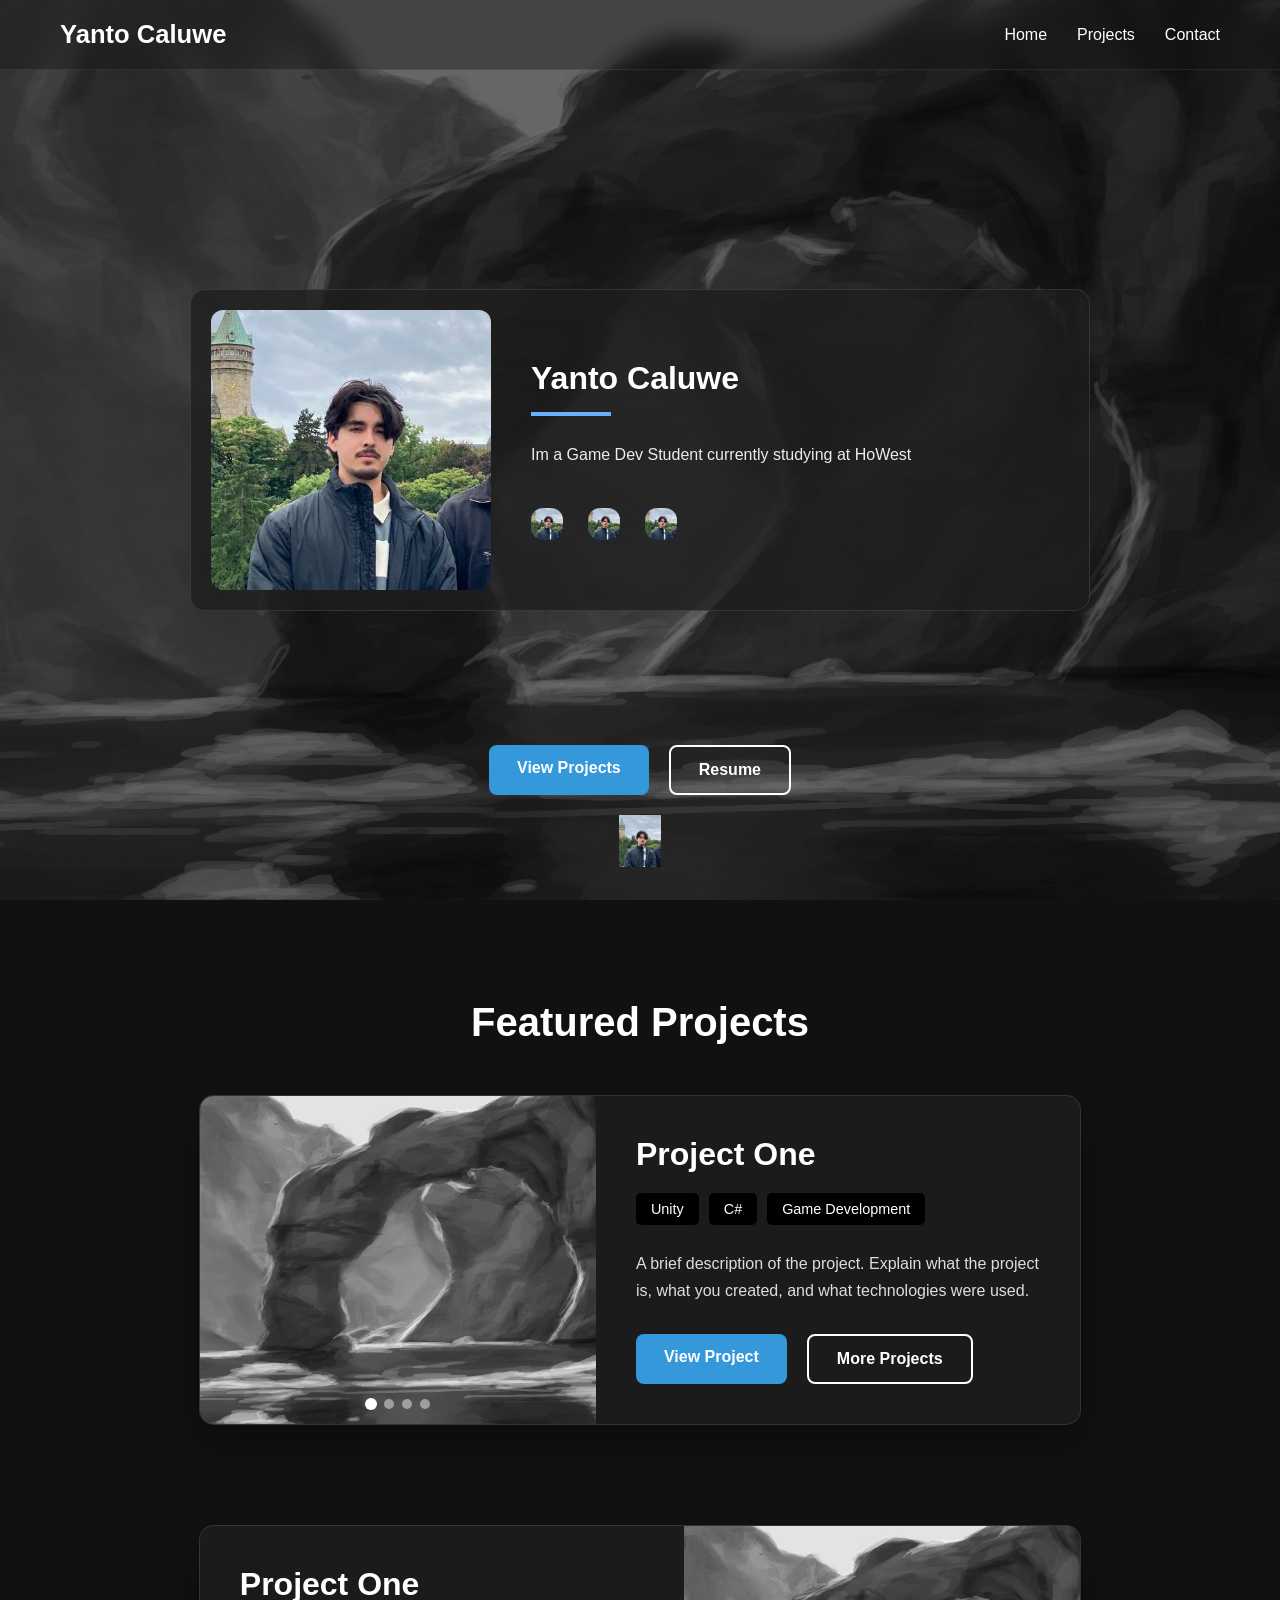
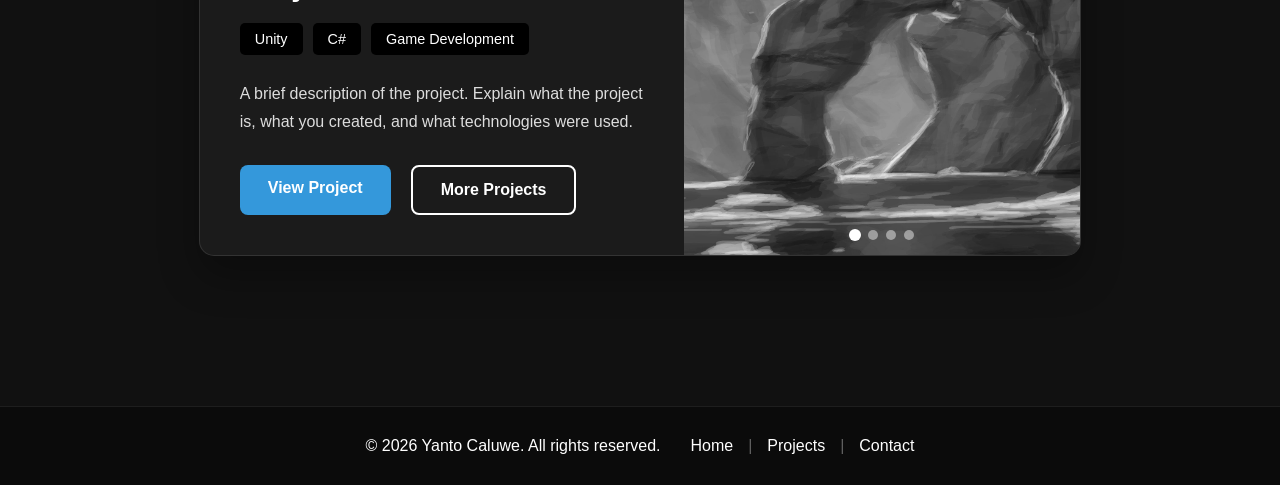
==== index.html @ edcfb6af "Added image carousel + Update Footer Added an image carousel that way all the images are shown." ====
<!DOCTYPE html>
<html lang="en">
<head>
    <meta charset="UTF-8">
    <meta name="viewport" content="width=device-width, initial-scale=1.0">
    <meta name="description" content="Personal portfolio of Yanto Caluwe">
    <meta name="author" content="Yanto Caluwe">

    <title>Yanto Caluwe | Portfolio</title>

    <!-- <link rel="icon" href="favicon.ico"> -->
    <link rel="stylesheet" href="css/home.css">
</head>
<body>

    <header>
        <div class="logo">
            Yanto Caluwe
        </div>
        <nav>
            <a href="index.html">Home</a>
            <a href="">Projects</a>
            <a href="">Contact</a>
        </nav>
    </header>

    <main>
        <section id="intro">
            <div class="about-card">
                <img src="assets/images/pfp.jpg" alt="Profile Picture">

                <div class="about-content">
                        <h1>Yanto Caluwe</h1>
                        <hr>
                    <p>Im a Game Dev Student currently studying at HoWest</p>

                    <div class="socials">
                        <a href="https://github.com/YantoCa" target="_blank">
                            <img src="assets/images/pfp.jpg" alt="GitHub">
                        </a>

                        <a href="https://www.linkedin.com/in/yanto-caluw%C3%A9-5b17a7260" target="_blank">
                            <img src="assets/images/pfp.jpg" alt="LinkedIn">
                        </a>

                        <a href="mailto:yantocaluwe1@gmail.com">
                            <img src="assets/images/pfp.jpg" alt="Email">
                        </a>
                    </div>
                </div>
            </div>

            <div class="intro-bottom">
                <div class="intro-buttons">
                    <a href="#fav-projects" class="btn primary"> View Projects </a>
                    <a href="#" class="btn secondary" target="_blank"> Resume </a>
                </div>

                <button class="scroll-down" id="scrollDown">
                    <img src="assets/images/pfp.jpg" alt="Scroll Down">
                </button>
            </div>
        </section>

        <section id="fav-projects">
            <h2>Featured Projects</h2>

            <div class="projects-list">
                <article class="project-card" >

                    <div class="project-image">
                        <img src="assets/images/bg.jpg" class="active" alt="">
                        <img src="assets/images/pfp.jpg" alt="">
                        <img src="assets/images/project1-3.jpg" alt="">
                        <img src="assets/images/project1-4.jpg" alt="">

                        <button class="arrow left">&#10094;</button>
                        <button class="arrow right">&#10095;</button>

                        <div class="dots"></div>
                    </div>

                    <div class="project-content">

                        <h3>Project One</h3>

                        <div class="project-tags">
                            <span>Unity</span>
                            <span>C#</span>
                            <span>Game Development</span>
                        </div>

                        <p>
                            A brief description of the project. 
                            Explain what the project is, what you created,
                            and what technologies were used.
                        </p>

                        <div class="project-buttons">
                            <a href="projects/project-one.html" class="btn primary">
                                View Project
                            </a>

                            <a href="projects.html" class="btn secondary">
                                More Projects
                            </a>
                        </div>

                    </div>

                </article>

                <article class="project-card">
                    <div class="project-image">
                        <img src="assets/images/bg.jpg" class="active" alt="">
                        <img src="assets/images/pfp.jpg" alt="">
                        <img src="assets/images/project1-3.jpg" alt="">
                        <img src="assets/images/project1-4.jpg" alt="">

                        <button class="arrow left">&#10094;</button>
                        <button class="arrow right">&#10095;</button>

                        <div class="dots"></div>
                    </div>

                    <div class="project-content">

                        <h3>Project One</h3>

                        <div class="project-tags">
                            <span>Unity</span>
                            <span>C#</span>
                            <span>Game Development</span>
                        </div>

                        <p>
                            A brief description of the project. 
                            Explain what the project is, what you created,
                            and what technologies were used.
                        </p>

                        <div class="project-buttons">
                            <a href="projects/project-one.html" class="btn primary">
                                View Project
                            </a>

                            <a href="projects.html" class="btn secondary">
                                More Projects
                            </a>
                        </div>

                    </div>

                </article>
            </div>
        </section>

        <!--
            <section id="contact">
                <h2>Contact Me</h2>
                <p>
                    Testing
                </p>
            </section>
        -->

    </main>

    <footer>
        <div class="footer-content">
            <p>&copy; 2026 Yanto Caluwe. All rights reserved.</p>

             <div class="footer-links">
                <a href="index.html">Home</a>
                <a href="projects.html">Projects</a>
                <a href="contact.html">Contact</a>
            </div>
        </div>
    </footer>

    <script src="js/main.js"></script>
</body>
</html>
---- css/home.css ----
/* Reset */

* {
    margin: 0;
    padding: 0;
    box-sizing: border-box;
}

body {
    font-family: Arial, Helvetica, sans-serif;
    color: white;
}

/* Header */

header {
    position: fixed;
    top: 0;
    left: 0;

    width: 100%;

    display: flex;
    justify-content: space-between;
    align-items: center;

    padding: 20px 60px;

    background: rgba(20, 20, 20, 0.4);
    backdrop-filter: blur(10px);
    -webkit-backdrop-filter: blur(10px);

    border-bottom: 1px solid rgba(255, 255, 255, 0.08);

    z-index: 1000;
}

.logo {
    font-size: 1.6rem;
    font-weight: bold;
}

nav {
    display: flex;
    gap: 30px;
}

nav a {
    color: white;
    text-decoration: none;
    transition: 0.3s;
}

nav a:hover {
    color: #66b2ff;
}

/* Intro */

#intro {
    position: relative;

    min-height:100vh;

    display:flex;
    justify-content:center;
    align-items:center;

    background-image:url("../assets/images/bg.jpg");
    background-size:cover;
    background-position:center;
}

.intro-bottom{
    position:absolute;

    bottom:30px;
    left:50%;

    transform:translateX(-50%);

    display:flex;
    flex-direction:column;
    align-items:center;
    gap:20px;

    z-index:2;
}

.intro-buttons{
    display: flex;
    gap: 20px;
}

/**/

.btn{
    text-decoration:none;

    padding:14px 28px;

    border-radius:8px;

    font-weight:bold;

    transition:.3s;
}



.primary{
    background:#3498db;
    color:white;
}

.primary:hover{
    background:#2980b9;
}

.secondary{
    border:2px solid white;
    color:white;
}

.secondary:hover{
    background:white;
    color:#222;
}

/* Arrow */

.scroll-down{
    background:none;
    border:none;
    cursor:pointer;
}

.scroll-down img{
    width:42px;
}

/* bounce animation */

@keyframes bounce{

    0%,100%{
        transform:translateY(0);
    }

    50%{
        transform:translateY(10px);
    }

}

.scroll-down img{
    animation:bounce 1.8s infinite;
}

/* Dark overlay */

#intro::before {
    content: "";

    position: absolute;

    inset: 0;

    background: rgba(0,0,0,0.55);
}

.about-card {
    position: relative;
    z-index: 2;

    display: flex;
    align-items: center;

    padding: 20px;

    width: 900px;
    max-width: 90%;

    background: rgba(30, 30, 30, 0.75);
    border: 1px solid rgba(255,255,255,0.1);
    border-radius: 15px;
    overflow: hidden;
}

.about-card img {
  width: 280px;
    height: 280px;

    object-fit: cover;
    object-position: center;

    border-radius: 12px;
    flex-shrink: 0;
}


.about-content {
    padding: 40px;

    display: flex;
    flex-direction: column;
}

.about-content h1 {
    margin-bottom: 15px;
    font-size: 2rem;
}

.about-content hr {
    width: 80px;
    margin-bottom: 25px;
    border: 2px solid #66b2ff;
}

.about-content p {
    line-height: 1.7;
    color: #ececec;
}

/* Socials */

.socials {
    margin-top: auto;

    display: flex;
    gap: 25px;

    padding-top: 40px;
}

.socials a {
    display: inline-flex;
    align-items: center;
    justify-content: center;

    transition: transform .3s ease;
}

.socials a img {
    width: 32px;
    height: 32px;

    display: block;
}

.socials a:hover {
    transform: translateY(-3px);
}

/* End Intro */

/* Fav Projects */

#fav-projects {
    min-height: 100vh;

    padding: 100px 60px;

    background: #111;
}


#fav-projects h2 {
    text-align: center;
    font-size: 2.5rem;

    margin-bottom: 50px;
}

/* Project card */

.project-card {

    display: flex;

    max-width: 1000px;
     margin: 0 auto 50px auto;

    background: rgba(30,30,30,0.8);

    border: 1px solid rgba(255,255,255,0.1);

    border-radius: 15px;

    overflow: hidden;

    box-shadow: 0 20px 40px rgba(0,0,0,0.3);
}

/* Carasoul Image */

.project-image {
    position: relative;
    width: 45%;
    overflow: hidden;
}

.project-image img {
    position: absolute;
    inset: 0;

    width: 100%;
    height: 100%;

    object-fit: cover;

    opacity: 0;

    transition: opacity .35s ease;
}

.project-image img.active {
    opacity: 1;
}

/* Arrow */

.arrow {
    position: absolute;
    top: 50%;
    transform: translateY(-50%);

    width: 42px;
    height: 42px;

    border: none;
    border-radius: 50%;

    background: rgba(0,0,0,.6);
    color: white;

    cursor: pointer;

    opacity: 0;

    transition: .25s;

    z-index: 2;
}

.left {
    left: 15px;
}

.right {
    right: 15px;
}

.project-image:hover .arrow {
    opacity: 1;
} 

/* dots */

.dots {

    position: absolute;

    bottom: 15px;
    left: 50%;

    transform: translateX(-50%);

    display: flex;
    gap: 8px;

    z-index: 2;
}

.dot {

    width: 10px;
    height: 10px;

    border-radius: 50%;

    background: rgba(255,255,255,.45);

    cursor: pointer;

    transition: .25s;
}

.dot.active {

    background: white;
    transform: scale(1.2);

}

/**/

.projects-list {
    display: flex;
    flex-direction: column;
    gap: 50px;
}
 
.projects-list .project-card:nth-child(even) {
    flex-direction: row-reverse;
}

/* Text side */

.project-content {

    width: 55%;

    padding: 40px;

    display:flex;
    flex-direction:column;

}


.project-content h3 {

    font-size:2rem;

    margin-bottom:20px;

}


/* Tags */

.project-tags {

    display:flex;

    gap:10px;

    flex-wrap:wrap;

    margin-bottom:25px;

}


.project-tags span {

    background:black;

    padding:8px 15px;

    border-radius:5px;

    font-size:.9rem;

}


/* Description */

.project-content p {

    color:#ddd;

    line-height:1.7;

    margin-bottom:30px;

}


/* Buttons */

.project-buttons {

    display:flex;

    gap:20px;

    margin-top:auto;

}

/* End Fav Projects */

/* Footer */

footer {
    background: #0b0b0b;
    border-top: 1px solid rgba(255,255,255,.08);

    padding: 30px 60px;
}

.footer-content {
    max-width: 1200px;
    margin: auto;

    display: flex;
    justify-content: center;
    align-items: center;
    gap: 30px;

    text-align: center;
    flex-wrap: wrap;
}

.footer-links {
    display: flex;
    align-items: center;
}

.footer-links a {
    color: white;
    text-decoration: none;
    transition: .3s;

    display: flex;
    align-items: center;
}

.footer-links a:hover {
    color: #66b2ff;
}

/* Separator */
.footer-links a:not(:last-child)::after {
    content: "|";

    color: rgba(255,255,255,.35);

    margin: 0 15px;

    pointer-events: none;
}

/* End Footer */

/* Mobile */

@media (max-width: 768px) {

    .about-card {
        flex-direction: column;
    }

    .about-card img {
        width: 100%;
        height: 300px;
    }

    header {
        flex-direction: column;
        gap: 15px;
        padding: 20px;
    }

    nav {
        gap: 15px;
        flex-wrap: wrap;
        justify-content: center;
    } 

    .project-card {

        flex-direction:column;

    }


    .project-card > img {

        width:100%;
        height:300px;

    }


    .project-content {

        width:100%;

        padding:30px;

    }

.footer-content {
    justify-content: center;
}

}
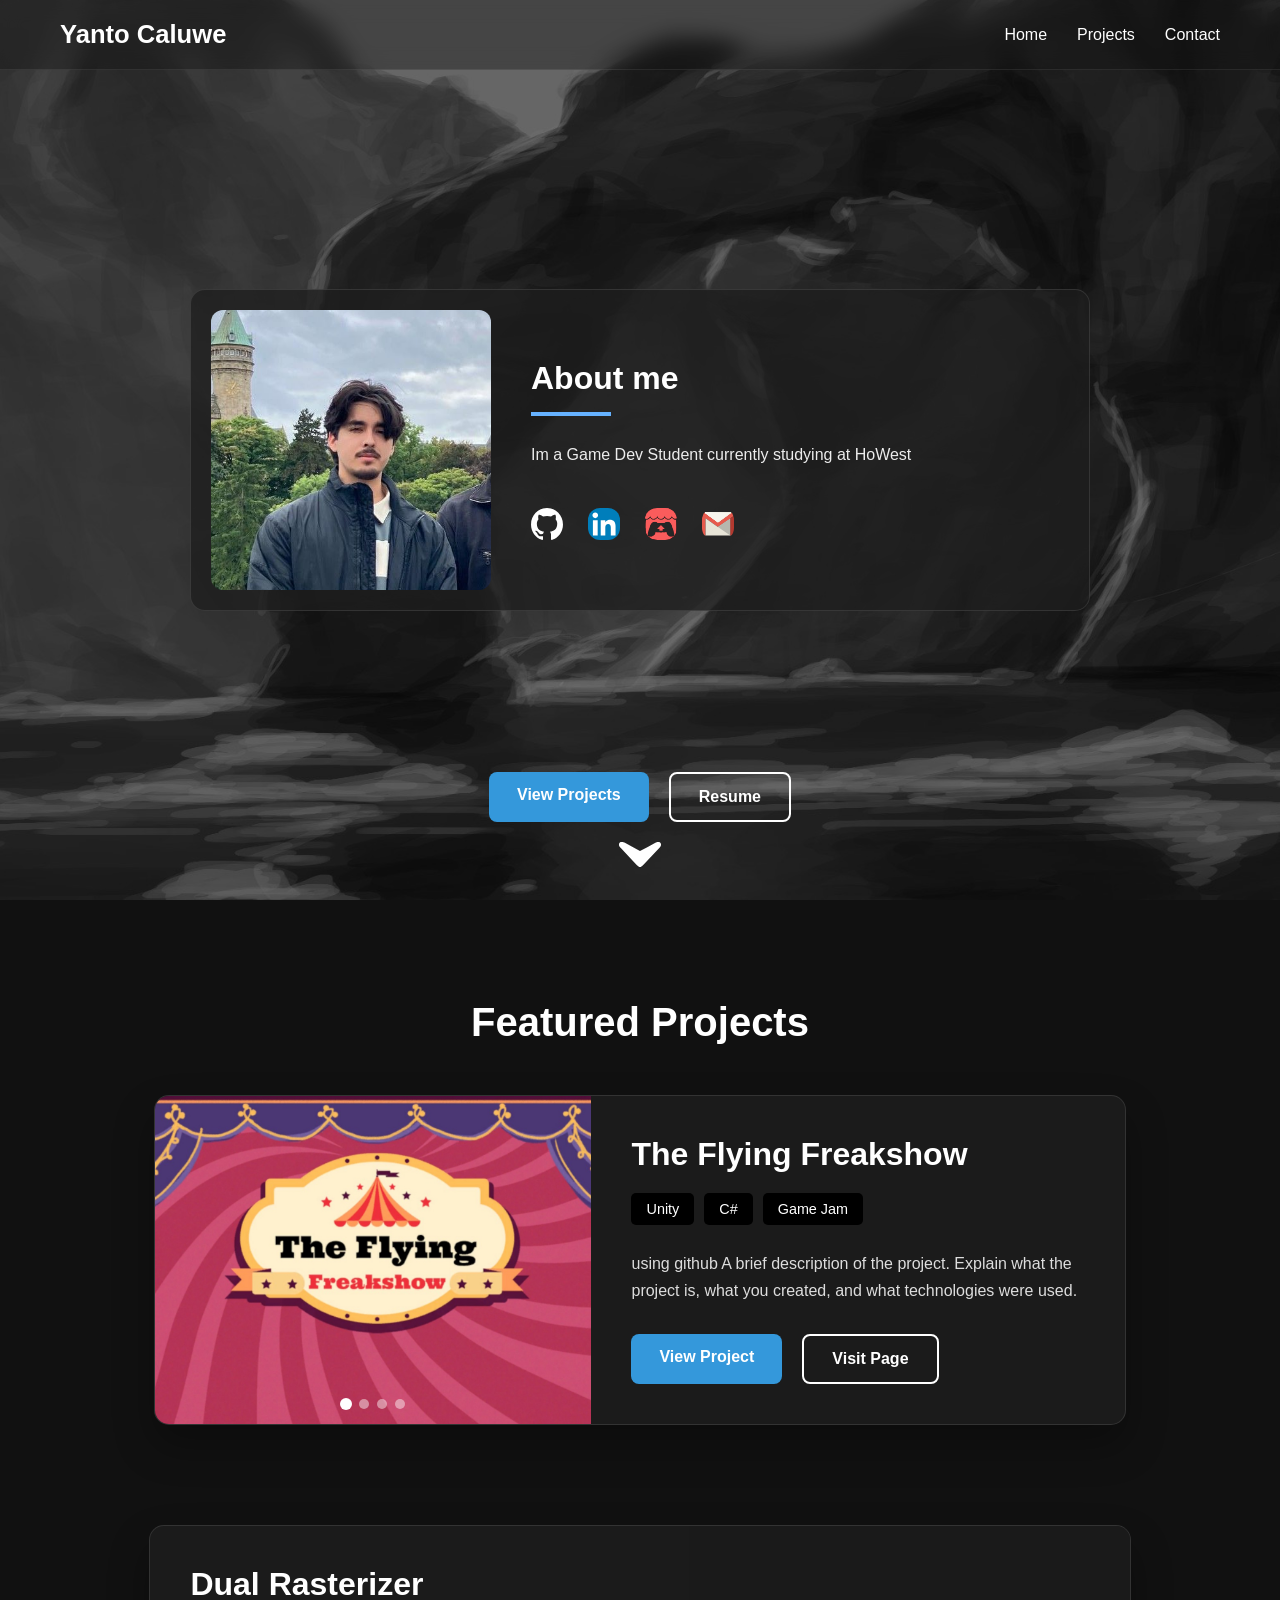
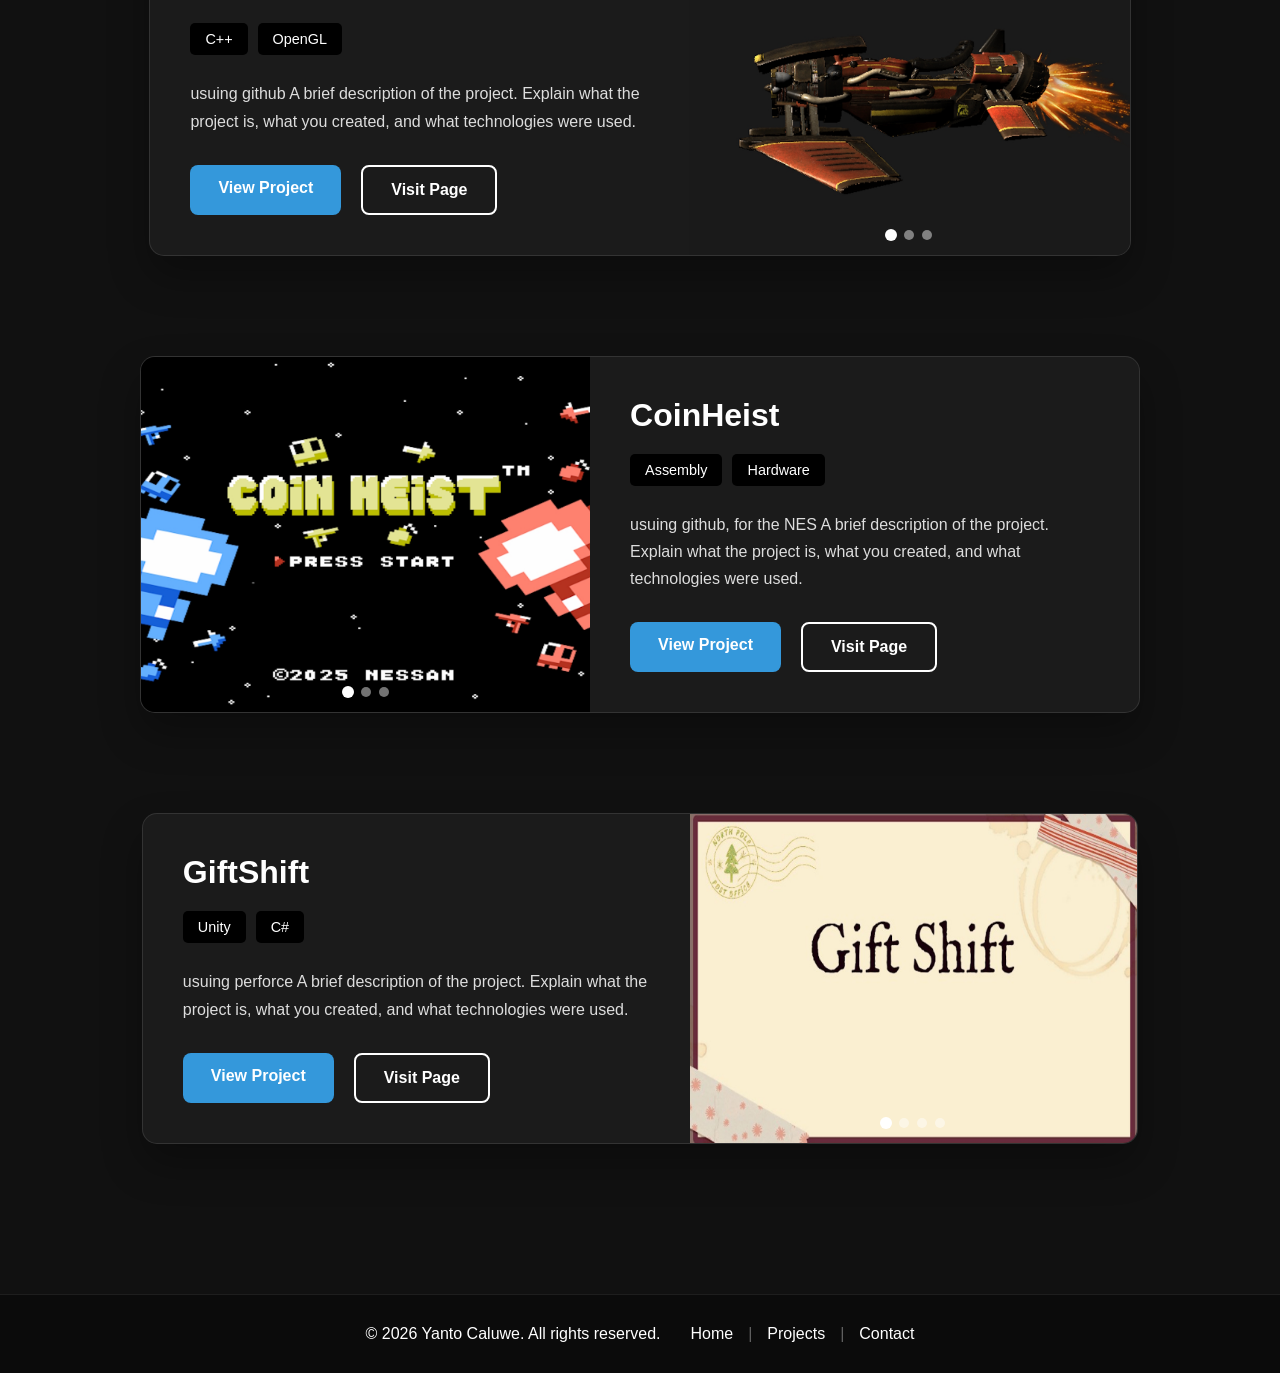
==== commit 41d6554b: "Added Photos and SVGs" ====
--- a/index.html
+++ b/index.html
@@ -19,7 +19,16 @@
         </div>
         <nav>
             <a href="index.html">Home</a>
-            <a href="">Projects</a>
+            <div class="dropdown">
+                <a href="projects.html">Projects</a>
+                
+                <div class="dropdown-menu">
+                    <a href="projects/project-one.html">Project One</a>
+                    <a href="projects/project-two.html">Project Two</a>
+                    <a href="projects/project-three.html">Project Three</a>
+                    <a href="projects/project-four.html">Project Four</a>
+                </div>
+            </div>
             <a href="">Contact</a>
         </nav>
     </header>
@@ -30,21 +39,25 @@
                 <img src="assets/images/pfp.jpg" alt="Profile Picture">
 
                 <div class="about-content">
-                        <h1>Yanto Caluwe</h1>
+                        <h1>About me</h1>
                         <hr>
                     <p>Im a Game Dev Student currently studying at HoWest</p>
 
                     <div class="socials">
                         <a href="https://github.com/YantoCa" target="_blank">
-                            <img src="assets/images/pfp.jpg" alt="GitHub">
+                            <img src="assets/images/svg/github-white-icon.svg" alt="GitHub">
                         </a>
 
                         <a href="https://www.linkedin.com/in/yanto-caluw%C3%A9-5b17a7260" target="_blank">
-                            <img src="assets/images/pfp.jpg" alt="LinkedIn">
-                        </a>
-
-                        <a href="mailto:yantocaluwe1@gmail.com">
-                            <img src="assets/images/pfp.jpg" alt="Email">
+                            <img src="assets/images/svg/LinkedIn_icon.svg" alt="LinkedIn">
+                        </a>
+
+                        <a href="https://yanto-caluwe.itch.io" target="_blank">
+                            <img src="assets/images/svg/itchio-logo-textless-Edited.svg" alt="Itch.io">
+                        </a>
+
+                        <a href="mailto:yantocaluwe1@gmail">
+                            <img src="assets/images/svg/gmail-icon-logo-svgrepo-com.svg" alt="Email">
                         </a>
                     </div>
                 </div>
@@ -57,7 +70,7 @@
                 </div>
 
                 <button class="scroll-down" id="scrollDown">
-                    <img src="assets/images/pfp.jpg" alt="Scroll Down">
+                    <img src="assets/images/svg/chevron-direction-bottom-icon.svg" alt="Scroll Down">
                 </button>
             </div>
         </section>
@@ -67,42 +80,44 @@
 
             <div class="projects-list">
                 <article class="project-card" >
-
-                    <div class="project-image">
-                        <img src="assets/images/bg.jpg" class="active" alt="">
-                        <img src="assets/images/pfp.jpg" alt="">
-                        <img src="assets/images/project1-3.jpg" alt="">
-                        <img src="assets/images/project1-4.jpg" alt="">
-
-                        <button class="arrow left">&#10094;</button>
-                        <button class="arrow right">&#10095;</button>
-
-                        <div class="dots"></div>
-                    </div>
-
-                    <div class="project-content">
-
-                        <h3>Project One</h3>
+                    <!-- Project 1 -->
+                    <div class="project-image">
+                        <img src="assets/images/project-1-expanded.jpg" class="active" alt="Titlecard">
+                        <img src="assets/images/project-1-b.jpg" alt="">
+                        <img src="assets/images/project-1-c.jpg" alt="">
+                        <img src="assets/images/project-1-a.jpg" alt="">
+
+                        <button class="arrow left">&#10094;</button>
+                        <button class="arrow right">&#10095;</button>
+
+                        <div class="dots"></div>
+                    </div>
+
+                    <div class="project-content">
+
+                        <h3>The Flying Freakshow</h3>
 
                         <div class="project-tags">
                             <span>Unity</span>
                             <span>C#</span>
-                            <span>Game Development</span>
-                        </div>
-
-                        <p>
-                            A brief description of the project. 
-                            Explain what the project is, what you created,
-                            and what technologies were used.
-                        </p>
-
-                        <div class="project-buttons">
-                            <a href="projects/project-one.html" class="btn primary">
-                                View Project
-                            </a>
-
-                            <a href="projects.html" class="btn secondary">
-                                More Projects
+                            <span>Game Jam</span>
+                        </div>
+
+                        <p>
+                            using github 
+
+                            A brief description of the project. 
+                            Explain what the project is, what you created,
+                            and what technologies were used.
+                        </p>
+
+                        <div class="project-buttons">
+                            <a href="projects/project-one.html" class="btn primary">
+                                View Project
+                            </a>
+
+                            <a href="projects.html" class="btn secondary">
+                                Visit Page
                             </a>
                         </div>
 
@@ -111,41 +126,131 @@
                 </article>
 
                 <article class="project-card">
-                    <div class="project-image">
-                        <img src="assets/images/bg.jpg" class="active" alt="">
-                        <img src="assets/images/pfp.jpg" alt="">
-                        <img src="assets/images/project1-3.jpg" alt="">
-                        <img src="assets/images/project1-4.jpg" alt="">
-
-                        <button class="arrow left">&#10094;</button>
-                        <button class="arrow right">&#10095;</button>
-
-                        <div class="dots"></div>
-                    </div>
-
-                    <div class="project-content">
-
-                        <h3>Project One</h3>
-
-                        <div class="project-tags">
-                            <span>Unity</span>
+                      <!-- Project 2 -->
+                    <div class="project-image">
+                        <img src="assets/images/project-2-a.jpg" class="active" alt="">
+                        <img src="assets/images/project-2-b.jpg" alt="">
+                        <img src="assets/images/project-2-c.jpg" alt=""> 
+
+                        <button class="arrow left">&#10094;</button>
+                        <button class="arrow right">&#10095;</button>
+
+                        <div class="dots"></div>
+                    </div>
+
+                    <div class="project-content">
+
+                        <h3>Dual Rasterizer</h3>
+
+                        <div class="project-tags">
+                            <span>C++</span> 
+                            <span>OpenGL</span>
+                        </div>
+
+                        <p>
+                            usuing github
+
+                            A brief description of the project. 
+                            Explain what the project is, what you created,
+                            and what technologies were used.
+                        </p>
+
+                        <div class="project-buttons">
+                            <a href="projects/project-one.html" class="btn primary">
+                                View Project
+                            </a>
+
+                            <a href="projects.html" class="btn secondary">
+                                Visit Page
+                            </a>
+                        </div>
+
+                    </div>
+
+                </article>
+
+                <article class="project-card">
+                      <!-- Project 3 -->
+                    <div class="project-image">
+                        <img src="assets/images/project-3-a.jpg" class="active" alt="Titlecard">
+                        <img src="assets/images/project-3-c.jpg" alt="Game">
+                        <img src="assets/images/project-3-b.jpg" alt="Assets"> 
+
+                        <button class="arrow left">&#10094;</button>
+                        <button class="arrow right">&#10095;</button>
+
+                        <div class="dots"></div>
+                    </div>
+
+                    <div class="project-content">
+
+                        <h3>CoinHeist</h3>
+
+                        <div class="project-tags">
+                            <span>Assembly</span> 
+                            <span>Hardware</span>
+                        </div>
+
+                        <p>
+                            usuing github, for the NES
+
+                            A brief description of the project. 
+                            Explain what the project is, what you created,
+                            and what technologies were used.
+                        </p>
+
+                        <div class="project-buttons">
+                            <a href="projects/project-one.html" class="btn primary">
+                                View Project
+                            </a>
+
+                            <a href="projects.html" class="btn secondary">
+                                Visit Page
+                            </a>
+                        </div>
+
+                    </div>
+
+                </article>
+
+                      <article class="project-card">
+                      <!-- Project 4 -->
+                    <div class="project-image">
+                        <img src="assets/images/project-4-expanded.jpg" class="active" alt="Titlecard">
+                        <img src="assets/images/project-4-a.jpg" alt="">
+                        <img src="assets/images/project-4-b.jpg" alt="">
+                        <img src="assets/images/project-4-c.jpg" alt="">
+
+                        <button class="arrow left">&#10094;</button>
+                        <button class="arrow right">&#10095;</button>
+
+                        <div class="dots"></div>
+                    </div>
+
+                    <div class="project-content">
+
+                        <h3>GiftShift</h3>
+
+                        <div class="project-tags">
+                            <span>Unity</span> 
                             <span>C#</span>
-                            <span>Game Development</span>
-                        </div>
-
-                        <p>
-                            A brief description of the project. 
-                            Explain what the project is, what you created,
-                            and what technologies were used.
-                        </p>
-
-                        <div class="project-buttons">
-                            <a href="projects/project-one.html" class="btn primary">
-                                View Project
-                            </a>
-
-                            <a href="projects.html" class="btn secondary">
-                                More Projects
+                        </div>
+
+                        <p>
+                            usuing perforce
+
+                            A brief description of the project. 
+                            Explain what the project is, what you created,
+                            and what technologies were used.
+                        </p>
+
+                        <div class="project-buttons">
+                            <a href="projects/project-one.html" class="btn primary">
+                                View Project
+                            </a>
+
+                            <a href="projects.html" class="btn secondary">
+                                Visit Page
                             </a>
                         </div>
 
--- a/css/home.css
+++ b/css/home.css
@@ -535,6 +535,89 @@
 }
 
 /* End Footer */
+
+/* Dropdown */
+/* Dropdown */
+
+.dropdown {
+    position: relative;
+}
+
+.dropdown-menu {
+
+    position: absolute;
+
+    top: calc(100% + 10px);
+    left: 50%;
+
+    transform: translateX(-50%) translateY(10px);
+
+    min-width: 220px;
+
+    display: flex;
+    flex-direction: column;
+
+    background: rgba(25,25,25,.95);
+
+    border: 1px solid rgba(255,255,255,.08);
+    border-radius: 10px;
+
+    backdrop-filter: blur(10px);
+
+    overflow: hidden;
+
+    opacity: 0;
+    visibility: hidden;
+
+    transition: .25s;
+
+    z-index: 1001;
+}
+
+.dropdown-menu a {
+
+    padding: 14px 18px;
+
+    white-space: nowrap;
+
+    color: white;
+
+    text-decoration: none;
+
+    transition: .2s;
+}
+
+.dropdown-menu a:hover {
+
+    background: #3498db;
+
+}
+
+.dropdown:hover .dropdown-menu {
+
+    opacity: 1;
+    visibility: visible;
+
+    transform: translateX(-50%) translateY(0);
+
+}
+
+.dropdown::after{
+
+    content:"";
+
+    position:absolute;
+
+    left:0;
+    right:0;
+
+    top:100%;
+
+    height:15px;
+
+}
+
+/* End Dropdown */
 
 /* Mobile */
 
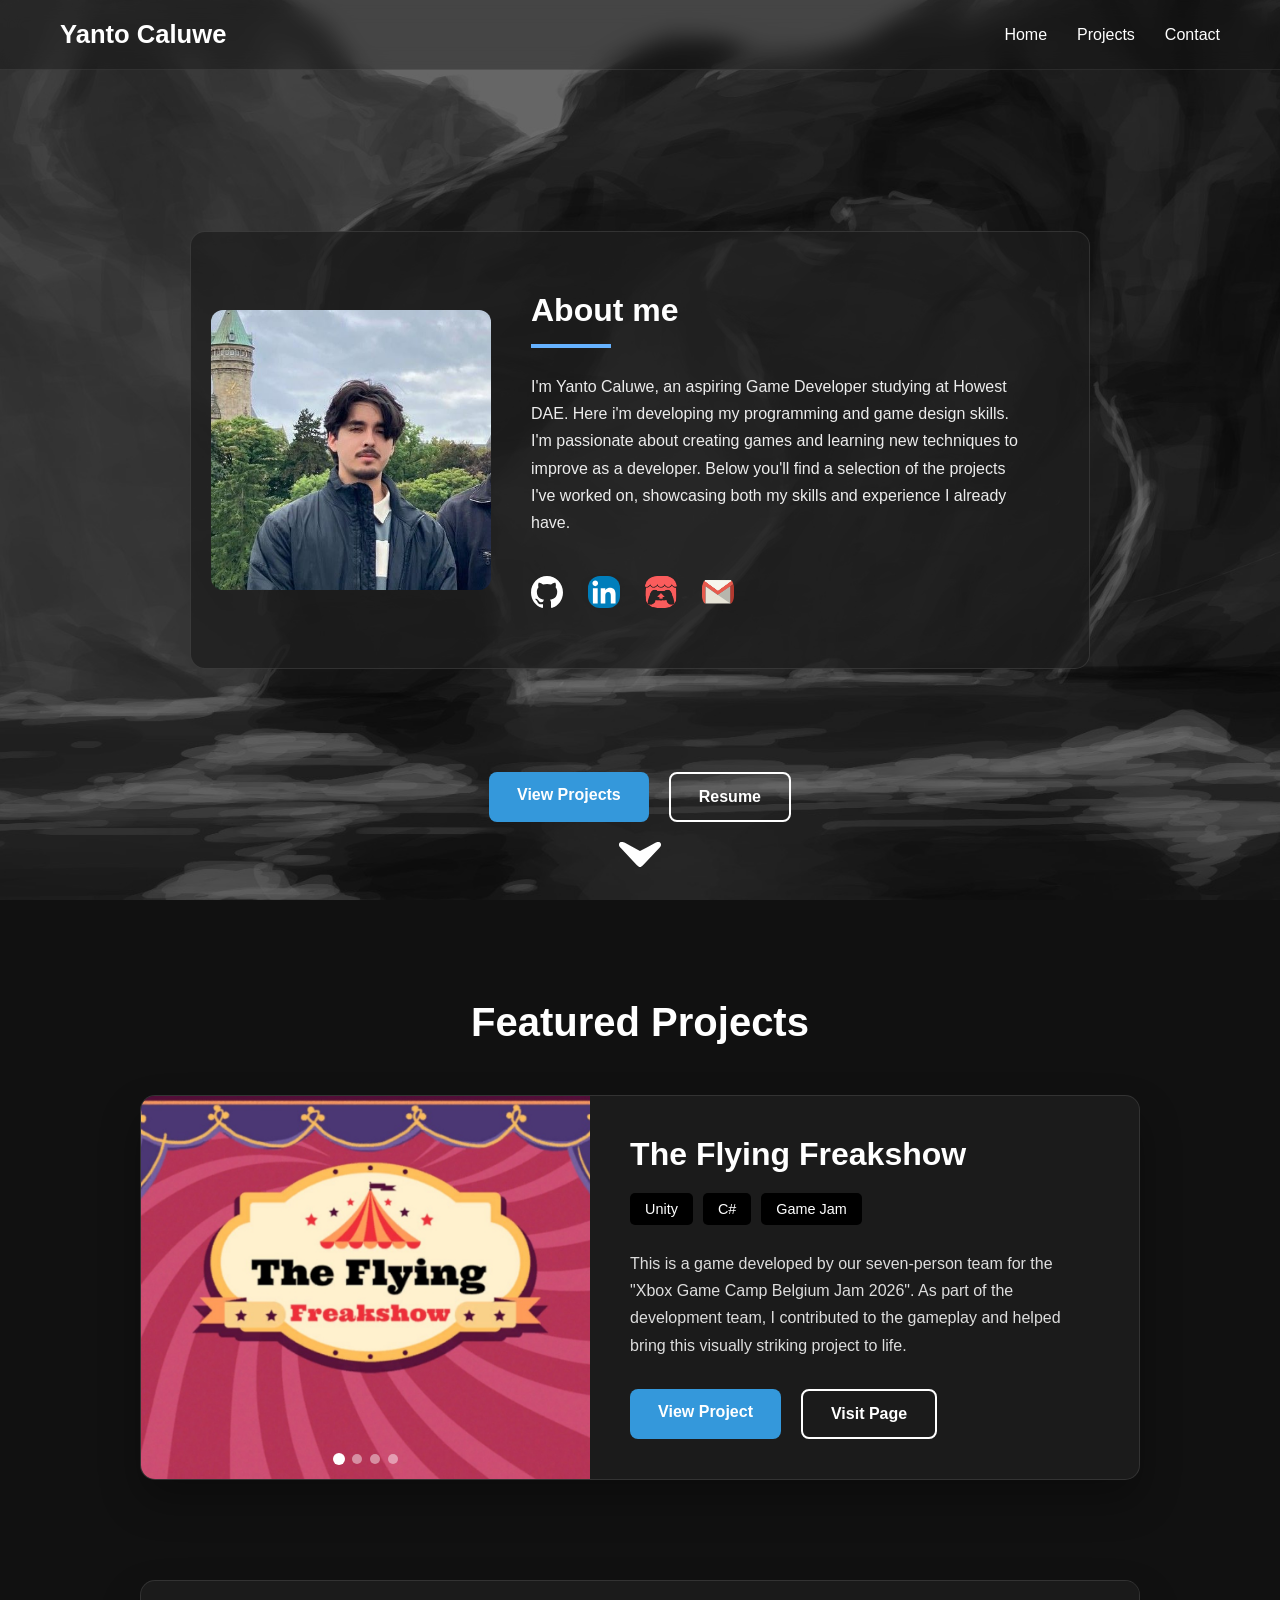
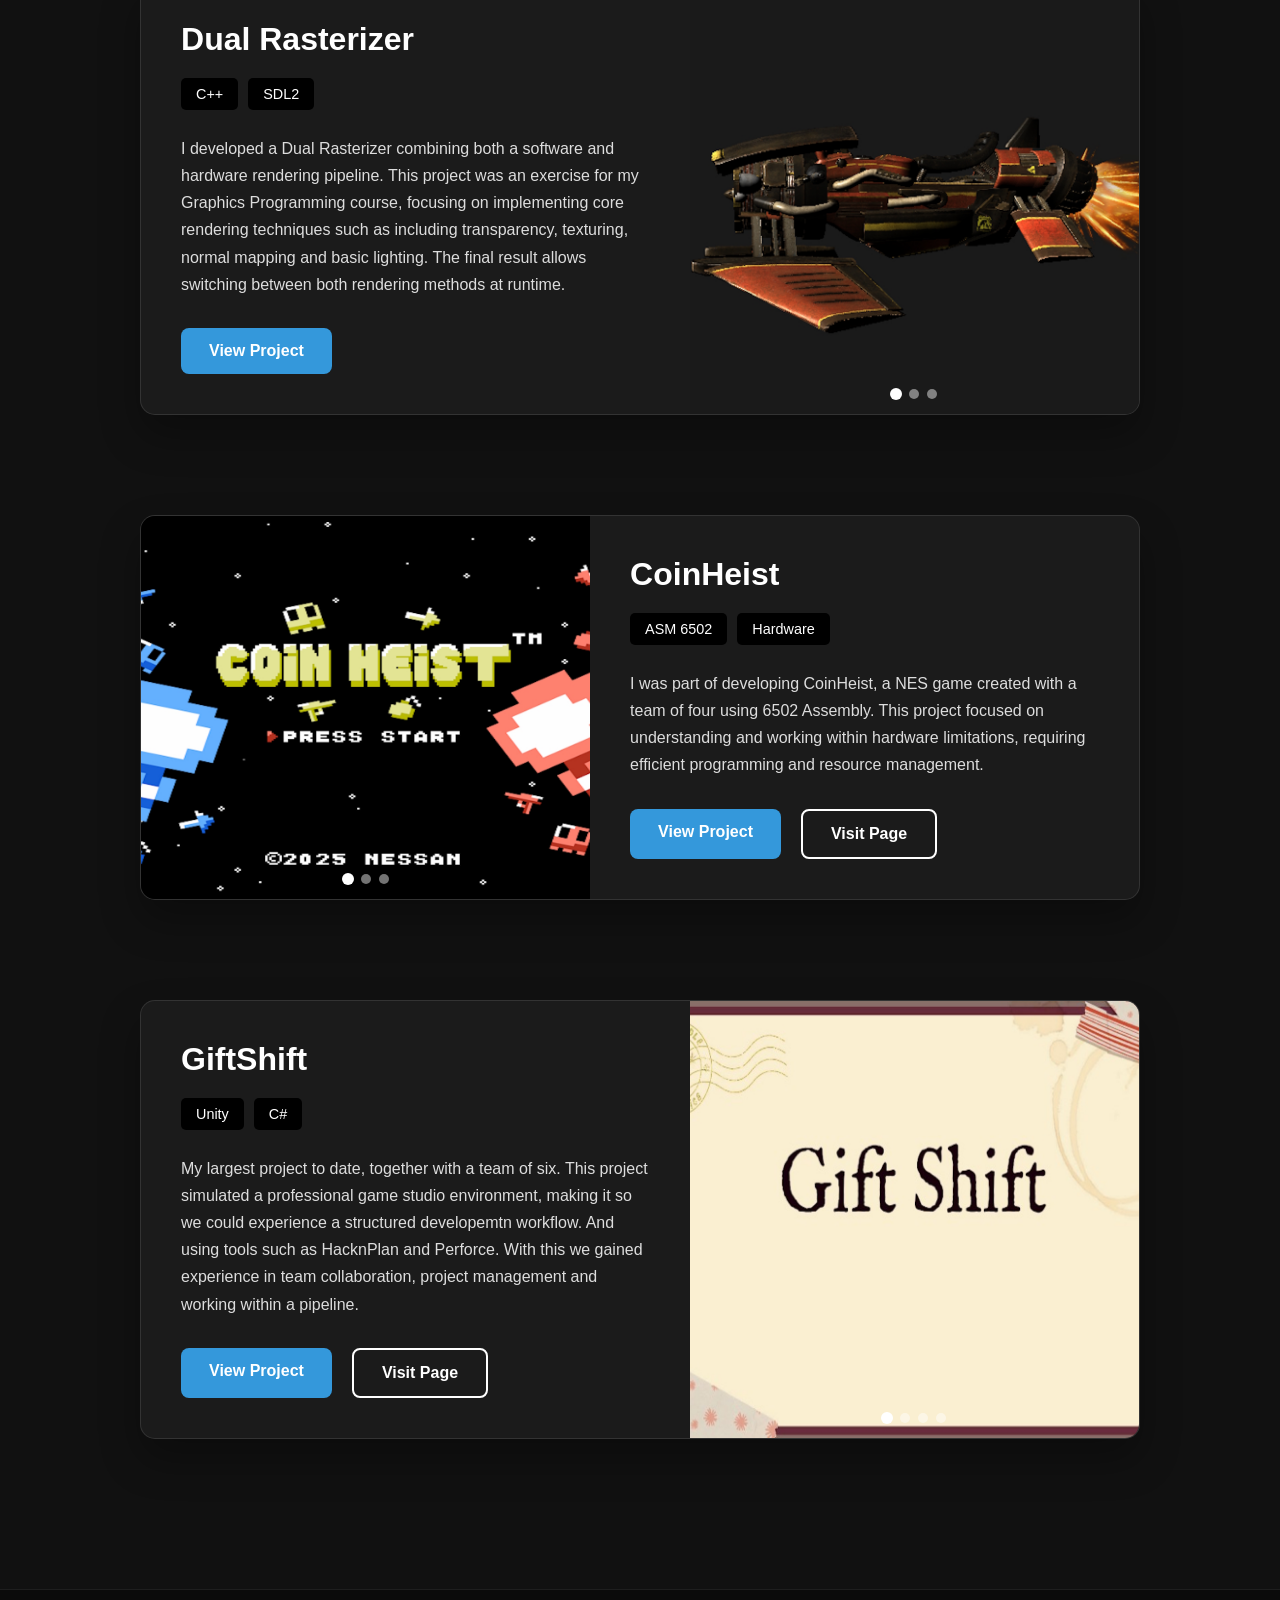
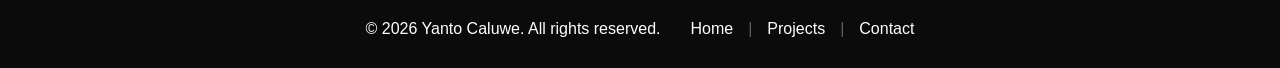
==== commit f3b25e9e: "Context added" ====
--- a/index.html
+++ b/index.html
@@ -41,7 +41,11 @@
                 <div class="about-content">
                         <h1>About me</h1>
                         <hr>
-                    <p>Im a Game Dev Student currently studying at HoWest</p>
+                        <p>
+                            I'm Yanto Caluwe, an aspiring Game Developer studying at Howest DAE.
+                            Here i'm developing my programming and game design skills. I'm passionate about creating games and learning new techniques to improve as a developer.
+                            Below you'll find a selection of the projects I've worked on, showcasing both my skills and experience I already have.
+                        </p>
 
                     <div class="socials">
                         <a href="https://github.com/YantoCa" target="_blank">
@@ -56,7 +60,7 @@
                             <img src="assets/images/svg/itchio-logo-textless-Edited.svg" alt="Itch.io">
                         </a>
 
-                        <a href="mailto:yantocaluwe1@gmail">
+                        <a href="mailto:yantocaluwe1@gmail.com">
                             <img src="assets/images/svg/gmail-icon-logo-svgrepo-com.svg" alt="Email">
                         </a>
                     </div>
@@ -104,19 +108,16 @@
                         </div>
 
                         <p>
-                            using github 
-
-                            A brief description of the project. 
-                            Explain what the project is, what you created,
-                            and what technologies were used.
-                        </p>
-
-                        <div class="project-buttons">
-                            <a href="projects/project-one.html" class="btn primary">
-                                View Project
-                            </a>
-
-                            <a href="projects.html" class="btn secondary">
+                           This is a game developed by our seven-person team for the "Xbox Game Camp Belgium Jam 2026".
+                           As part of the development team, I contributed to the gameplay and helped bring this visually striking project to life.
+                        </p>
+
+                        <div class="project-buttons">
+                            <a href="projects/project-one.html" class="btn primary">
+                                View Project
+                            </a>
+
+                            <a href="https://opisthokontessa.itch.io/flying-freakshow" class="btn secondary">
                                 Visit Page
                             </a>
                         </div>
@@ -144,25 +145,24 @@
 
                         <div class="project-tags">
                             <span>C++</span> 
-                            <span>OpenGL</span>
-                        </div>
-
-                        <p>
-                            usuing github
-
-                            A brief description of the project. 
-                            Explain what the project is, what you created,
-                            and what technologies were used.
-                        </p>
-
-                        <div class="project-buttons">
-                            <a href="projects/project-one.html" class="btn primary">
-                                View Project
-                            </a>
-
+                            <span>SDL2</span>
+                        </div>
+
+                        <p>
+                            I developed a Dual Rasterizer combining both a software and hardware rendering pipeline.
+                            This project was an exercise for my Graphics Programming course, focusing on implementing core rendering techniques such as including transparency, texturing, normal mapping and basic lighting.
+                            The final result allows switching between both rendering methods at runtime.
+                        </p>
+
+                        <div class="project-buttons">
+                            <a href="projects/project-one.html" class="btn primary">
+                                View Project
+                            </a>
+                            <!--
                             <a href="projects.html" class="btn secondary">
                                 Visit Page
                             </a>
+                            -->
                         </div>
 
                     </div>
@@ -187,33 +187,30 @@
                         <h3>CoinHeist</h3>
 
                         <div class="project-tags">
-                            <span>Assembly</span> 
+                            <span>ASM 6502</span> 
                             <span>Hardware</span>
                         </div>
 
                         <p>
-                            usuing github, for the NES
-
-                            A brief description of the project. 
-                            Explain what the project is, what you created,
-                            and what technologies were used.
-                        </p>
-
-                        <div class="project-buttons">
-                            <a href="projects/project-one.html" class="btn primary">
-                                View Project
-                            </a>
-
-                            <a href="projects.html" class="btn secondary">
-                                Visit Page
-                            </a>
-                        </div>
-
-                    </div>
-
-                </article>
-
-                      <article class="project-card">
+                            I was part of developing CoinHeist, a NES game created with a team of four using 6502 Assembly.
+                            This project focused on understanding and working within hardware limitations, requiring efficient programming and resource management.
+                        </p>
+
+                        <div class="project-buttons">
+                            <a href="projects/project-one.html" class="btn primary">
+                                View Project
+                            </a>
+
+                            <a href="https://github.com/LucyShortForLucas/NESSAN" class="btn secondary">
+                                Visit Page
+                            </a>
+                        </div>
+
+                    </div>
+
+                </article>
+
+                <article class="project-card">
                       <!-- Project 4 -->
                     <div class="project-image">
                         <img src="assets/images/project-4-expanded.jpg" class="active" alt="Titlecard">
@@ -237,19 +234,17 @@
                         </div>
 
                         <p>
-                            usuing perforce
-
-                            A brief description of the project. 
-                            Explain what the project is, what you created,
-                            and what technologies were used.
-                        </p>
-
-                        <div class="project-buttons">
-                            <a href="projects/project-one.html" class="btn primary">
-                                View Project
-                            </a>
-
-                            <a href="projects.html" class="btn secondary">
+                            My largest project to date, together with a team of six. 
+                            This project simulated a professional game studio environment, making it so we could experience a structured developemtn workflow.
+                            And using tools such as HacknPlan and Perforce. With this we gained experience in team collaboration, project management and working within a pipeline.
+                        </p>
+
+                        <div class="project-buttons">
+                            <a href="projects/project-one.html" class="btn primary">
+                                View Project
+                            </a>
+
+                            <a href="https://bruja-aprendiza.itch.io/gift-shift" class="btn secondary">
                                 Visit Page
                             </a>
                         </div>
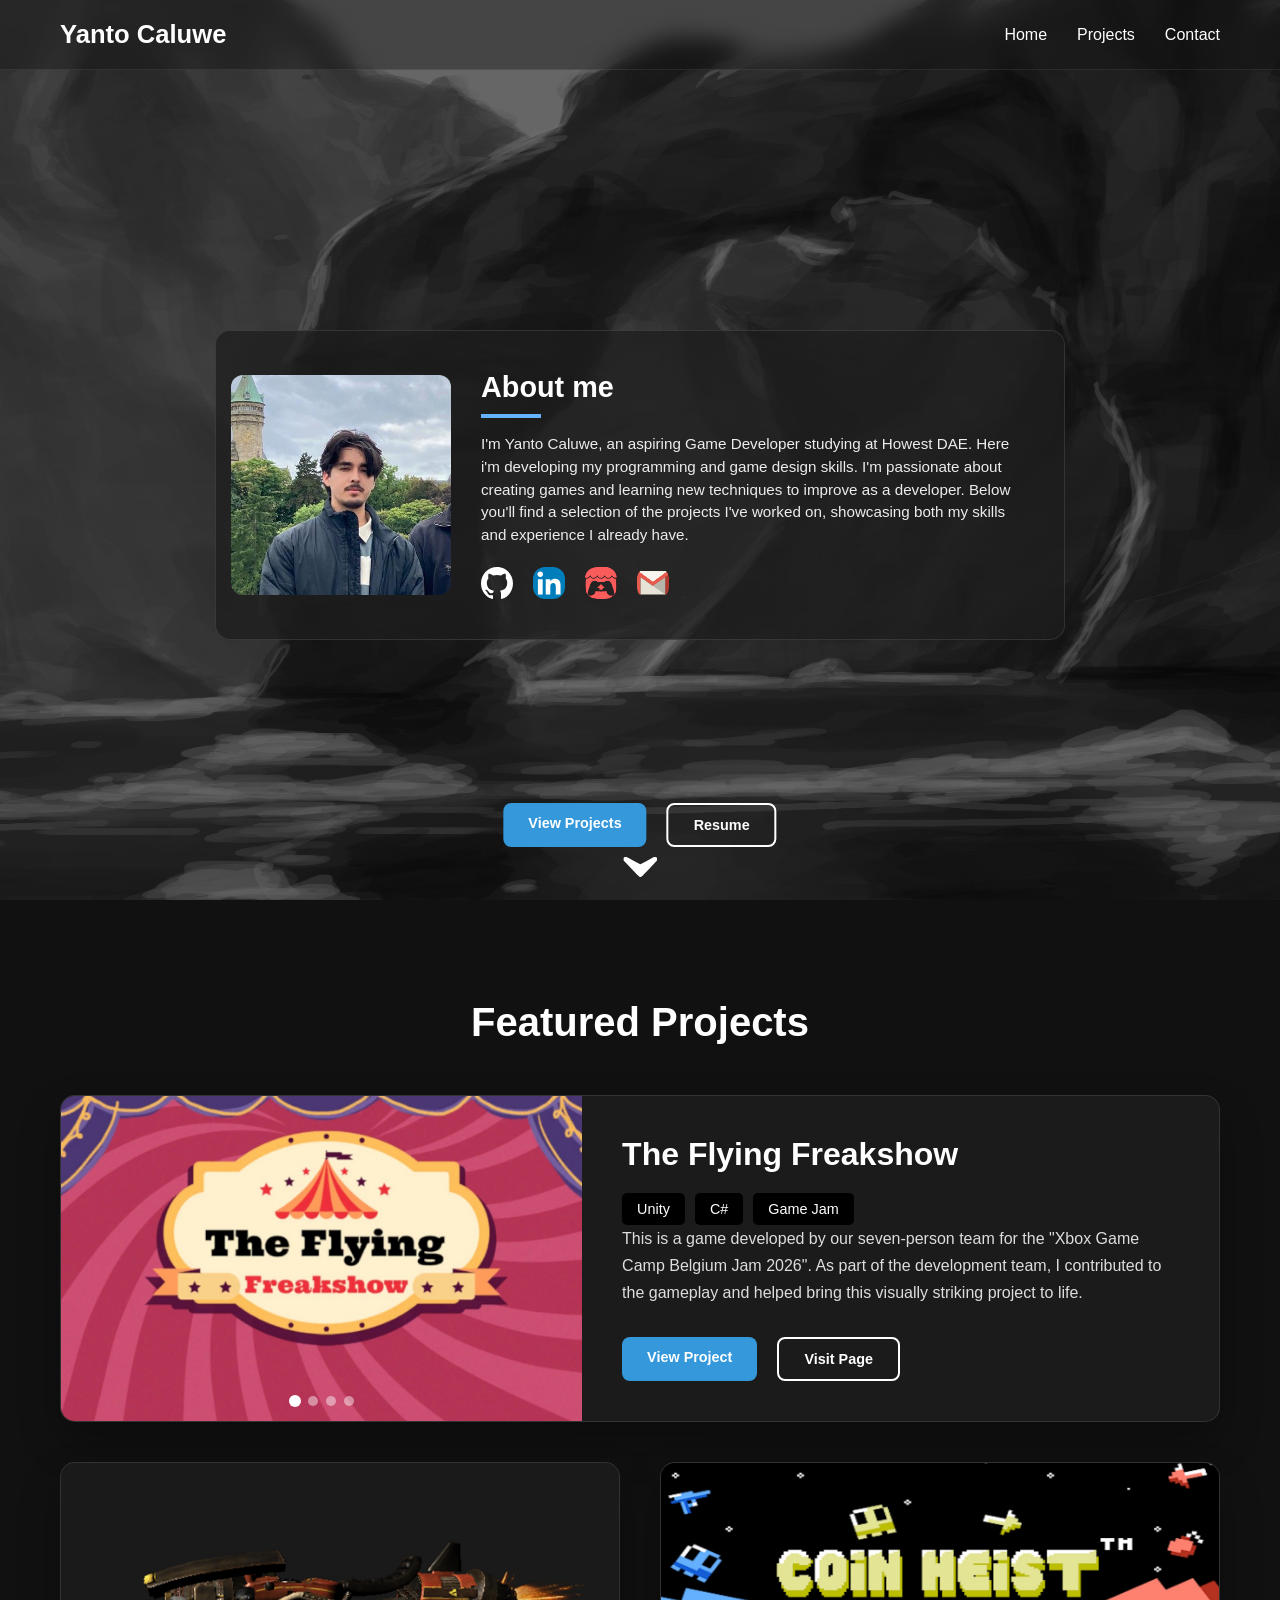
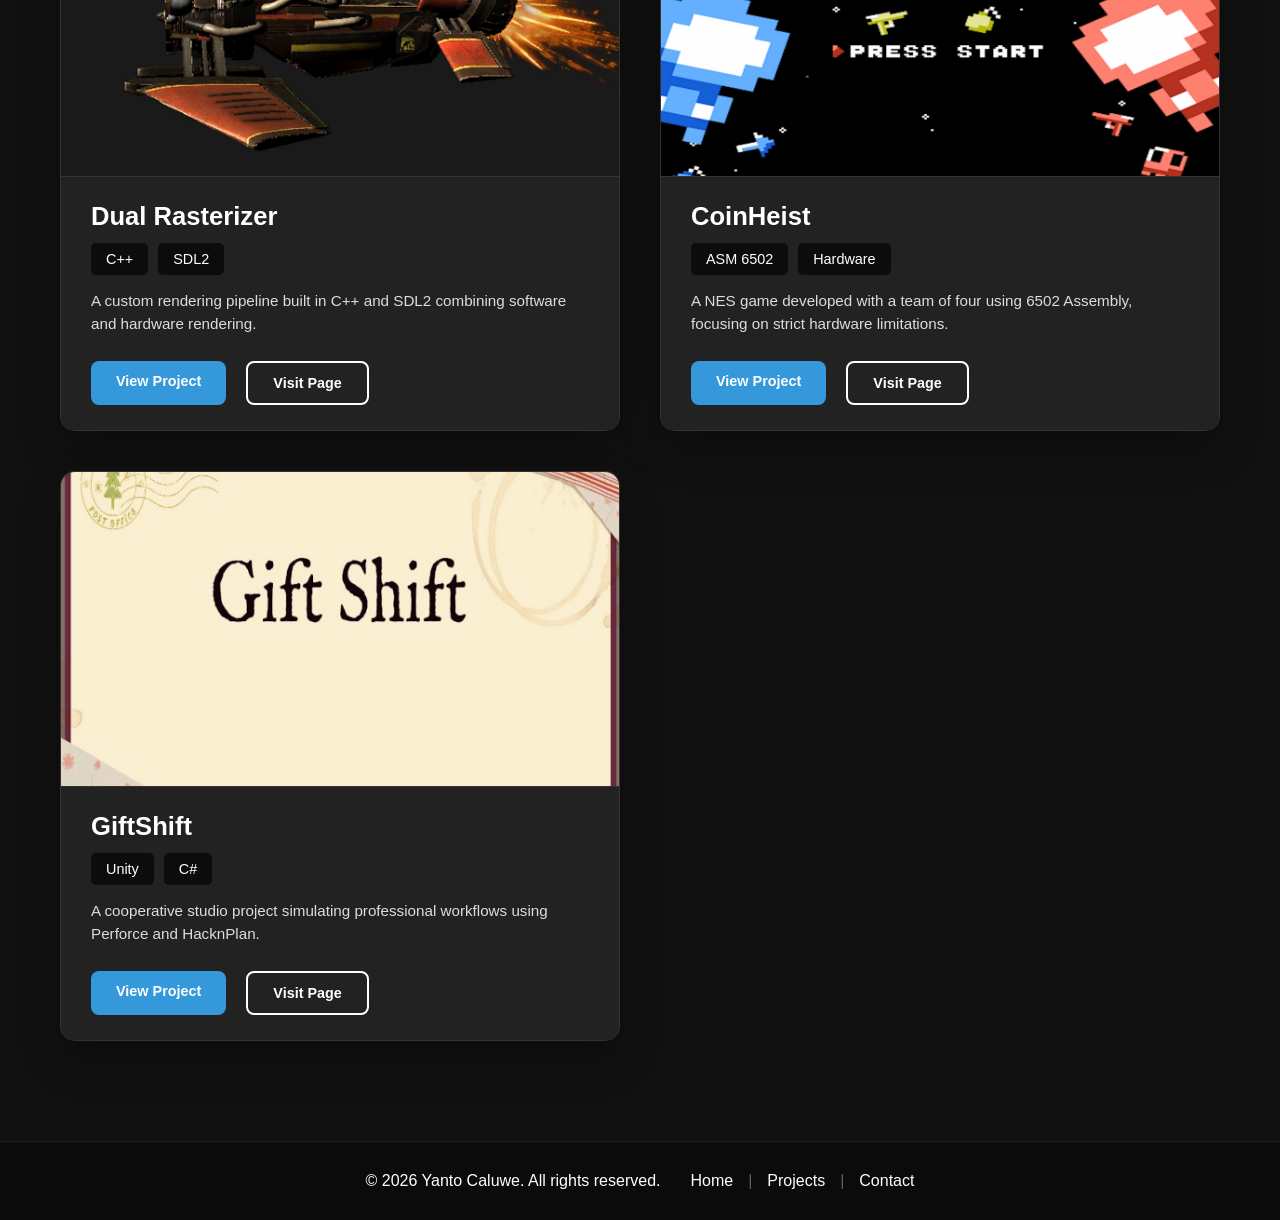
==== commit 15e7b70a: "Rework of main page" ====
--- a/index.html
+++ b/index.html
@@ -83,8 +83,8 @@
             <h2>Featured Projects</h2>
 
             <div class="projects-list">
-                <article class="project-card" >
-                    <!-- Project 1 -->
+                <!-- MAIN PROJECT CARD (Project 1 - Untouched) -->
+                <article class="project-card main-project-card" >
                     <div class="project-image">
                         <img src="assets/images/project-1-expanded.jpg" class="active" alt="Titlecard">
                         <img src="assets/images/project-1-b.jpg" alt="">
@@ -126,8 +126,8 @@
 
                 </article>
 
-                <article class="project-card">
-                      <!-- Project 2 -->
+                <!-- PROJECT 2 -->
+                <article class="project-card vertical-card">
                     <div class="project-image">
                         <img src="assets/images/project-2-a.jpg" class="active" alt="">
                         <img src="assets/images/project-2-b.jpg" alt="">
@@ -139,38 +139,33 @@
                         <div class="dots"></div>
                     </div>
 
-                    <div class="project-content">
-
-                        <h3>Dual Rasterizer</h3>
-
-                        <div class="project-tags">
-                            <span>C++</span> 
-                            <span>SDL2</span>
-                        </div>
-
-                        <p>
-                            I developed a Dual Rasterizer combining both a software and hardware rendering pipeline.
-                            This project was an exercise for my Graphics Programming course, focusing on implementing core rendering techniques such as including transparency, texturing, normal mapping and basic lighting.
-                            The final result allows switching between both rendering methods at runtime.
-                        </p>
-
-                        <div class="project-buttons">
-                            <a href="projects/project-one.html" class="btn primary">
-                                View Project
-                            </a>
-                            <!--
-                            <a href="projects.html" class="btn secondary">
-                                Visit Page
-                            </a>
-                            -->
-                        </div>
-
-                    </div>
-
-                </article>
-
-                <article class="project-card">
-                      <!-- Project 3 -->
+                    <div class="project-info-box">
+                        <div class="project-info-top">
+                            <h3>Dual Rasterizer</h3>
+
+                            <div class="project-tags">
+                                <span>C++</span> 
+                                <span>SDL2</span>
+                            </div>
+
+                            <p class="project-desc">
+                                A custom rendering pipeline built in C++ and SDL2 combining software and hardware rendering.
+                            </p>
+                        </div>
+
+                        <div class="project-buttons">
+                            <a href="projects/project-two.html" class="btn primary">
+                                View Project
+                            </a>
+                            <a href="#" class="btn secondary">
+                                Visit Page
+                            </a>
+                        </div>
+                    </div>
+                </article>
+
+                <!-- PROJECT 3 -->
+                <article class="project-card vertical-card">
                     <div class="project-image">
                         <img src="assets/images/project-3-a.jpg" class="active" alt="Titlecard">
                         <img src="assets/images/project-3-c.jpg" alt="Game">
@@ -182,36 +177,33 @@
                         <div class="dots"></div>
                     </div>
 
-                    <div class="project-content">
-
-                        <h3>CoinHeist</h3>
-
-                        <div class="project-tags">
-                            <span>ASM 6502</span> 
-                            <span>Hardware</span>
-                        </div>
-
-                        <p>
-                            I was part of developing CoinHeist, a NES game created with a team of four using 6502 Assembly.
-                            This project focused on understanding and working within hardware limitations, requiring efficient programming and resource management.
-                        </p>
-
-                        <div class="project-buttons">
-                            <a href="projects/project-one.html" class="btn primary">
-                                View Project
-                            </a>
-
-                            <a href="https://github.com/LucyShortForLucas/NESSAN" class="btn secondary">
-                                Visit Page
-                            </a>
-                        </div>
-
-                    </div>
-
-                </article>
-
-                <article class="project-card">
-                      <!-- Project 4 -->
+                    <div class="project-info-box">
+                        <div class="project-info-top">
+                            <h3>CoinHeist</h3>
+
+                            <div class="project-tags">
+                                <span>ASM 6502</span> 
+                                <span>Hardware</span>
+                            </div>
+
+                            <p class="project-desc">
+                                A NES game developed with a team of four using 6502 Assembly, focusing on strict hardware limitations.
+                            </p>
+                        </div>
+
+                        <div class="project-buttons">
+                            <a href="projects/project-three.html" class="btn primary">
+                                View Project
+                            </a>
+                            <a href="https://github.com/LucyShortForLucas/NESSAN" class="btn secondary" target="_blank">
+                                Visit Page
+                            </a>
+                        </div>
+                    </div>
+                </article>
+
+                <!-- PROJECT 4 -->
+                <article class="project-card vertical-card">
                     <div class="project-image">
                         <img src="assets/images/project-4-expanded.jpg" class="active" alt="Titlecard">
                         <img src="assets/images/project-4-a.jpg" alt="">
@@ -224,45 +216,32 @@
                         <div class="dots"></div>
                     </div>
 
-                    <div class="project-content">
-
-                        <h3>GiftShift</h3>
-
-                        <div class="project-tags">
-                            <span>Unity</span> 
-                            <span>C#</span>
-                        </div>
-
-                        <p>
-                            My largest project to date, together with a team of six. 
-                            This project simulated a professional game studio environment, making it so we could experience a structured developemtn workflow.
-                            And using tools such as HacknPlan and Perforce. With this we gained experience in team collaboration, project management and working within a pipeline.
-                        </p>
-
-                        <div class="project-buttons">
-                            <a href="projects/project-one.html" class="btn primary">
-                                View Project
-                            </a>
-
-                            <a href="https://bruja-aprendiza.itch.io/gift-shift" class="btn secondary">
-                                Visit Page
-                            </a>
-                        </div>
-
-                    </div>
-
+                    <div class="project-info-box">
+                        <div class="project-info-top">
+                            <h3>GiftShift</h3>
+
+                            <div class="project-tags">
+                                <span>Unity</span> 
+                                <span>C#</span>
+                            </div>
+
+                            <p class="project-desc">
+                                A cooperative studio project simulating professional workflows using Perforce and HacknPlan.
+                            </p>
+                        </div>
+
+                        <div class="project-buttons">
+                            <a href="projects/project-four.html" class="btn primary">
+                                View Project
+                            </a>
+                            <a href="https://bruja-aprendiza.itch.io/gift-shift" class="btn secondary" target="_blank">
+                                Visit Page
+                            </a>
+                        </div>
+                    </div>
                 </article>
             </div>
         </section>
-
-        <!--
-            <section id="contact">
-                <h2>Contact Me</h2>
-                <p>
-                    Testing
-                </p>
-            </section>
-        -->
 
     </main>
 
--- a/css/home.css
+++ b/css/home.css
@@ -59,102 +59,93 @@
 
 #intro {
     position: relative;
-
-    min-height:100vh;
-
-    display:flex;
-    justify-content:center;
-    align-items:center;
-
-    background-image:url("../assets/images/bg.jpg");
-    background-size:cover;
-    background-position:center;
-}
-
-.intro-bottom{
-    position:absolute;
-
-    bottom:30px;
-    left:50%;
-
-    transform:translateX(-50%);
-
-    display:flex;
-    flex-direction:column;
-    align-items:center;
-    gap:20px;
-
-    z-index:2;
-}
-
-.intro-buttons{
+    height: 100vh;
+    display: flex;
+    justify-content: center;
+    align-items: center;
+    padding: 90px 20px 20px 20px;
+    background-image: url("../assets/images/bg.jpg");
+    background-size: cover;
+    background-position: center;
+    overflow: hidden;
+}
+
+.intro-bottom {
+    position: absolute;
+    bottom: 20px;
+    left: 50%;
+    transform: translateX(-50%);
+    display: flex;
+    flex-direction: column;
+    align-items: center;
+    gap: 10px;
+    z-index: 2;
+}
+
+.intro-buttons {
     display: flex;
     gap: 20px;
 }
 
 /**/
 
-.btn{
-    text-decoration:none;
-
-    padding:14px 28px;
-
-    border-radius:8px;
-
-    font-weight:bold;
-
-    transition:.3s;
-}
-
-
-
-.primary{
-    background:#3498db;
-    color:white;
-}
-
-.primary:hover{
-    background:#2980b9;
-}
-
-.secondary{
-    border:2px solid white;
-    color:white;
-}
-
-.secondary:hover{
-    background:white;
-    color:#222;
+.btn {
+    text-decoration: none;
+
+    padding: 12px 25px;
+
+    border-radius: 8px;
+
+    font-size: 0.9rem;
+    font-weight: bold;
+
+    transition: .3s;
+}
+
+.primary {
+    background: #3498db;
+    color: white;
+}
+
+.primary:hover {
+    background: #2980b9;
+}
+
+.secondary {
+    border: 2px solid white;
+    color: white;
+}
+
+.secondary:hover {
+    background: white;
+    color: #222;
 }
 
 /* Arrow */
 
-.scroll-down{
-    background:none;
-    border:none;
-    cursor:pointer;
-}
-
-.scroll-down img{
-    width:42px;
+.scroll-down {
+    background: none;
+    border: none;
+    cursor: pointer;
+}
+
+.scroll-down img {
+    width: 34px;
+    animation: bounce 1.8s infinite;
 }
 
 /* bounce animation */
 
-@keyframes bounce{
-
-    0%,100%{
-        transform:translateY(0);
+@keyframes bounce {
+
+    0%, 100% {
+        transform: translateY(0);
     }
 
-    50%{
-        transform:translateY(10px);
+    50% {
+        transform: translateY(10px);
     }
 
-}
-
-.scroll-down img{
-    animation:bounce 1.8s infinite;
 }
 
 /* Dark overlay */
@@ -166,7 +157,7 @@
 
     inset: 0;
 
-    background: rgba(0,0,0,0.55);
+    background: rgba(0, 0, 0, 0.55);
 }
 
 .about-card {
@@ -176,20 +167,20 @@
     display: flex;
     align-items: center;
 
-    padding: 20px;
-
-    width: 900px;
+    padding: 15px;
+
+    width: 850px;
     max-width: 90%;
 
     background: rgba(30, 30, 30, 0.75);
-    border: 1px solid rgba(255,255,255,0.1);
+    border: 1px solid rgba(255, 255, 255, 0.1);
     border-radius: 15px;
     overflow: hidden;
 }
 
 .about-card img {
-  width: 280px;
-    height: 280px;
+    width: 220px;
+    height: 220px;
 
     object-fit: cover;
     object-position: center;
@@ -198,28 +189,31 @@
     flex-shrink: 0;
 }
 
-
 .about-content {
-    padding: 40px;
+    padding: 25px 30px;
 
     display: flex;
     flex-direction: column;
+    align-items: flex-start;
+    text-align: left;
 }
 
 .about-content h1 {
+    margin-bottom: 10px;
+    font-size: 1.8rem;
+}
+
+.about-content hr {
+    width: 60px;
     margin-bottom: 15px;
-    font-size: 2rem;
-}
-
-.about-content hr {
-    width: 80px;
-    margin-bottom: 25px;
     border: 2px solid #66b2ff;
+    margin-left: 0;
 }
 
 .about-content p {
-    line-height: 1.7;
+    line-height: 1.5;
     color: #ececec;
+    font-size: 0.95rem;
 }
 
 /* Socials */
@@ -228,9 +222,9 @@
     margin-top: auto;
 
     display: flex;
-    gap: 25px;
-
-    padding-top: 40px;
+    gap: 20px;
+
+    padding-top: 20px;
 }
 
 .socials a {
@@ -264,7 +258,6 @@
     background: #111;
 }
 
-
 #fav-projects h2 {
     text-align: center;
     font-size: 2.5rem;
@@ -272,35 +265,136 @@
     margin-bottom: 50px;
 }
 
-/* Project card */
-
-.project-card {
-
-    display: flex;
-
-    max-width: 1000px;
-     margin: 0 auto 50px auto;
-
-    background: rgba(30,30,30,0.8);
-
-    border: 1px solid rgba(255,255,255,0.1);
-
+/* Projects Grid Container */
+.projects-list {
+    display: grid;
+    grid-template-columns: repeat(2, 1fr);
+    gap: 40px;
+    max-width: 1300px;
+    margin: 0 auto;
+}
+
+/* Main Project Card (spans 2 columns / twice the width) */
+.project-card.main-project-card {
+    display: flex;
+    grid-column: span 2;
+    background: rgba(30, 30, 30, 0.8);
+    border: 1px solid rgba(255, 255, 255, 0.1);
     border-radius: 15px;
-
     overflow: hidden;
-
-    box-shadow: 0 20px 40px rgba(0,0,0,0.3);
-}
-
-/* Carasoul Image */
-
-.project-image {
+    box-shadow: 0 20px 40px rgba(0, 0, 0, 0.3);
+    width: 100%;
+    transition: transform 0.3s ease, border-color 0.3s ease, box-shadow 0.3s ease;
+}
+
+.project-card.main-project-card:hover {
+    border-color: #66b2ff;
+    box-shadow: 0 20px 40px rgba(102, 178, 255, 0.25);
+    transform: translateY(-5px);
+}
+
+.project-card.main-project-card:hover .project-image img.active {
+    transform: scale(1.05);
+}
+
+/* Normal Project Cards (Vertical two-section layout with 16:9 image aspect ratio) */
+.project-card.vertical-card {
+    display: flex;
+    flex-direction: column;
+    background: rgba(30, 30, 30, 0.8);
+    border: 1px solid rgba(255, 255, 255, 0.1);
+    border-radius: 15px;
+    overflow: hidden;
+    box-shadow: 0 20px 40px rgba(0, 0, 0, 0.3);
+    width: 100%;
+    transition: transform 0.3s ease, border-color 0.3s ease, box-shadow 0.3s ease;
+}
+
+.project-card.vertical-card:hover {
+    border-color: #66b2ff;
+    box-shadow: 0 20px 40px rgba(102, 178, 255, 0.25);
+    transform: translateY(-5px);
+}
+
+.project-card.vertical-card .project-image {
+    position: relative;
+    width: 100%;
+    aspect-ratio: 16 / 9;
+    overflow: hidden;
+}
+
+.project-card.vertical-card .project-image img {
+    position: absolute;
+    inset: 0;
+    width: 100%;
+    height: 100%;
+    object-fit: cover;
+    opacity: 0;
+    transition: opacity .35s ease, transform 0.5s ease;
+}
+
+.project-card.vertical-card .project-image img.active {
+    opacity: 1;
+}
+
+.project-card.vertical-card:hover .project-image img.active {
+    transform: scale(1.05);
+}
+
+/* Info Box Section Below Image */
+.project-info-box {
+    padding: 25px 30px;
+    background: rgba(35, 35, 35, 0.9);
+    border-top: 1px solid rgba(255, 255, 255, 0.08);
+    display: flex;
+    flex-direction: column;
+    justify-content: space-between;
+    flex-grow: 1;
+    transition: background 0.3s ease;
+}
+
+.project-card.vertical-card:hover .project-info-box {
+    background: rgba(45, 45, 45, 0.95);
+}
+
+.project-info-top h3 {
+    font-size: 1.6rem;
+    margin-bottom: 12px;
+    color: white;
+}
+
+.project-info-top .project-tags span {
+    background: rgba(10, 10, 10, 0.9);
+    color: white;
+}
+
+/* Description paragraph inside vertical cards */
+.project-desc {
+    color: #ddd;
+    font-size: 0.95rem;
+    line-height: 1.5;
+    margin-top: 15px;
+    margin-bottom: 25px;
+}
+
+/* Dots and Carousel controls visibility on hover for vertical cards */
+.project-card.vertical-card .dots {
+    opacity: 0;
+    transition: opacity 0.25s ease;
+}
+
+.project-card.vertical-card:hover .dots {
+    opacity: 1;
+}
+
+/* Carousel Image inside main project card */
+.main-project-card .project-image {
     position: relative;
     width: 45%;
     overflow: hidden;
 }
 
-.project-image img {
+.main-project-card .project-image img {
     position: absolute;
     inset: 0;
 
@@ -311,10 +405,10 @@
 
     opacity: 0;
 
-    transition: opacity .35s ease;
-}
-
-.project-image img.active {
+    transition: opacity .35s ease, transform 0.5s ease;
+}
+
+.main-project-card .project-image img.active {
     opacity: 1;
 }
 
@@ -331,7 +425,7 @@
     border: none;
     border-radius: 50%;
 
-    background: rgba(0,0,0,.6);
+    background: rgba(0, 0, 0, .6);
     color: white;
 
     cursor: pointer;
@@ -351,14 +445,14 @@
     right: 15px;
 }
 
-.project-image:hover .arrow {
+.main-project-card .project-image:hover .arrow,
+.project-card.vertical-card:hover .arrow {
     opacity: 1;
 } 
 
 /* dots */
 
 .dots {
-
     position: absolute;
 
     bottom: 15px;
@@ -373,13 +467,12 @@
 }
 
 .dot {
-
     width: 10px;
     height: 10px;
 
     border-radius: 50%;
 
-    background: rgba(255,255,255,.45);
+    background: rgba(255, 255, 255, .45);
 
     cursor: pointer;
 
@@ -387,98 +480,65 @@
 }
 
 .dot.active {
-
     background: white;
     transform: scale(1.2);
-
-}
-
-/**/
-
-.projects-list {
+}
+
+/* Text side for main project card */
+
+.project-content {
+    width: 55%;
+
+    padding: 40px;
+
     display: flex;
     flex-direction: column;
-    gap: 50px;
-}
- 
-.projects-list .project-card:nth-child(even) {
-    flex-direction: row-reverse;
-}
-
-/* Text side */
-
-.project-content {
-
-    width: 55%;
-
-    padding: 40px;
-
-    display:flex;
-    flex-direction:column;
-
-}
-
+}
 
 .project-content h3 {
-
-    font-size:2rem;
-
-    margin-bottom:20px;
-
-}
-
+    font-size: 2rem;
+
+    margin-bottom: 20px;
+}
 
 /* Tags */
 
 .project-tags {
-
-    display:flex;
-
-    gap:10px;
-
-    flex-wrap:wrap;
-
-    margin-bottom:25px;
-
-}
-
+    display: flex;
+
+    gap: 10px;
+
+    flex-wrap: wrap;
+}
 
 .project-tags span {
-
-    background:black;
-
-    padding:8px 15px;
-
-    border-radius:5px;
-
-    font-size:.9rem;
-
-}
-
+    background: black;
+
+    padding: 8px 15px;
+
+    border-radius: 5px;
+
+    font-size: .9rem;
+}
 
 /* Description */
 
 .project-content p {
-
-    color:#ddd;
-
-    line-height:1.7;
-
-    margin-bottom:30px;
-
-}
-
+    color: #ddd;
+
+    line-height: 1.7;
+
+    margin-bottom: 30px;
+}
 
 /* Buttons */
 
 .project-buttons {
-
-    display:flex;
-
-    gap:20px;
-
-    margin-top:auto;
-
+    display: flex;
+
+    gap: 20px;
+
+    margin-top: auto;
 }
 
 /* End Fav Projects */
@@ -487,7 +547,7 @@
 
 footer {
     background: #0b0b0b;
-    border-top: 1px solid rgba(255,255,255,.08);
+    border-top: 1px solid rgba(255, 255, 255, .08);
 
     padding: 30px 60px;
 }
@@ -527,7 +587,7 @@
 .footer-links a:not(:last-child)::after {
     content: "|";
 
-    color: rgba(255,255,255,.35);
+    color: rgba(255, 255, 255, .35);
 
     margin: 0 15px;
 
@@ -536,7 +596,6 @@
 
 /* End Footer */
 
-/* Dropdown */
 /* Dropdown */
 
 .dropdown {
@@ -544,7 +603,6 @@
 }
 
 .dropdown-menu {
-
     position: absolute;
 
     top: calc(100% + 10px);
@@ -557,9 +615,9 @@
     display: flex;
     flex-direction: column;
 
-    background: rgba(25,25,25,.95);
-
-    border: 1px solid rgba(255,255,255,.08);
+    background: rgba(25, 25, 25, .95);
+
+    border: 1px solid rgba(255, 255, 255, .08);
     border-radius: 10px;
 
     backdrop-filter: blur(10px);
@@ -575,7 +633,6 @@
 }
 
 .dropdown-menu a {
-
     padding: 14px 18px;
 
     white-space: nowrap;
@@ -588,87 +645,27 @@
 }
 
 .dropdown-menu a:hover {
-
     background: #3498db;
-
 }
 
 .dropdown:hover .dropdown-menu {
-
     opacity: 1;
     visibility: visible;
 
     transform: translateX(-50%) translateY(0);
-
-}
-
-.dropdown::after{
-
-    content:"";
-
-    position:absolute;
-
-    left:0;
-    right:0;
-
-    top:100%;
-
-    height:15px;
-
-}
-
-/* End Dropdown */
-
-/* Mobile */
-
-@media (max-width: 768px) {
-
-    .about-card {
-        flex-direction: column;
-    }
-
-    .about-card img {
-        width: 100%;
-        height: 300px;
-    }
-
-    header {
-        flex-direction: column;
-        gap: 15px;
-        padding: 20px;
-    }
-
-    nav {
-        gap: 15px;
-        flex-wrap: wrap;
-        justify-content: center;
-    } 
-
-    .project-card {
-
-        flex-direction:column;
-
-    }
-
-
-    .project-card > img {
-
-        width:100%;
-        height:300px;
-
-    }
-
-
-    .project-content {
-
-        width:100%;
-
-        padding:30px;
-
-    }
-
-.footer-content {
-    justify-content: center;
-}
-
-}+}
+
+.dropdown::after {
+    content: "";
+
+    position: absolute;
+
+    left: 0;
+    right: 0;
+
+    top: 100%;
+
+    height: 15px;
+}
+
+/* End Dropdown */
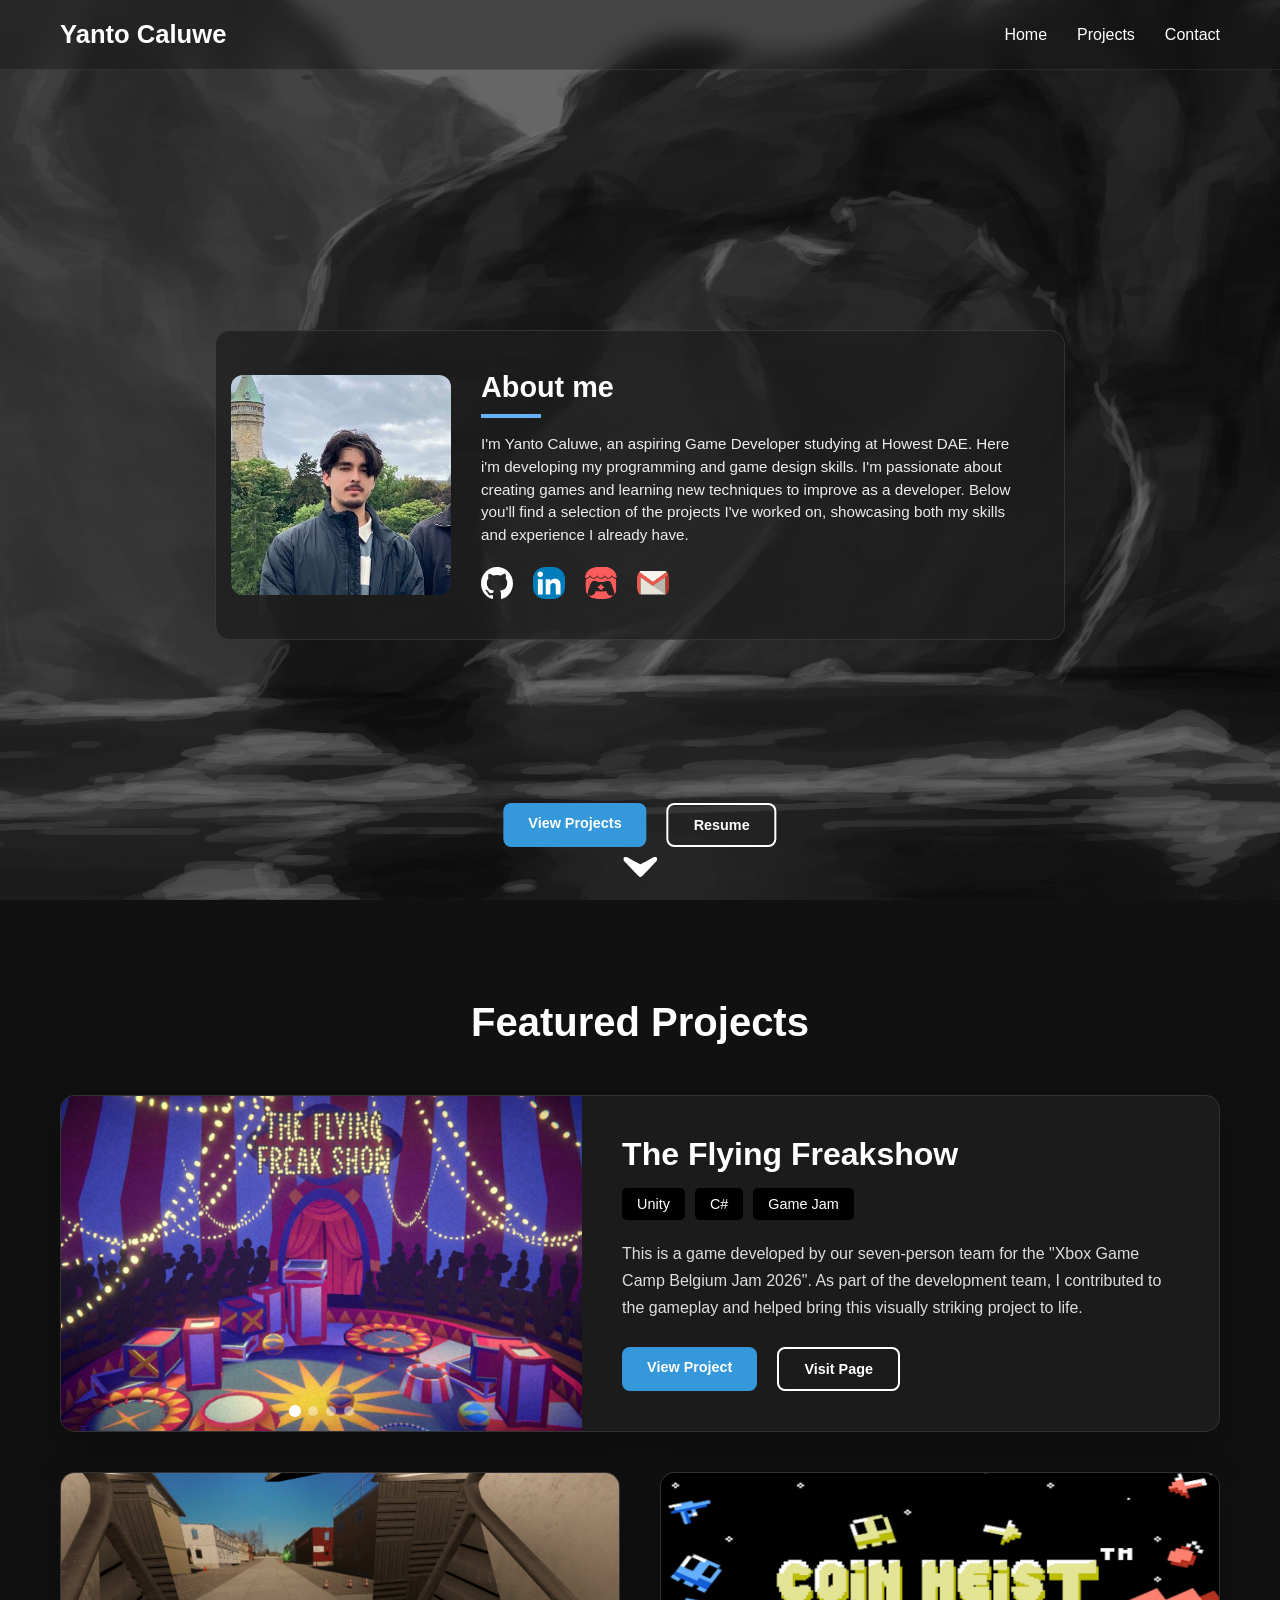
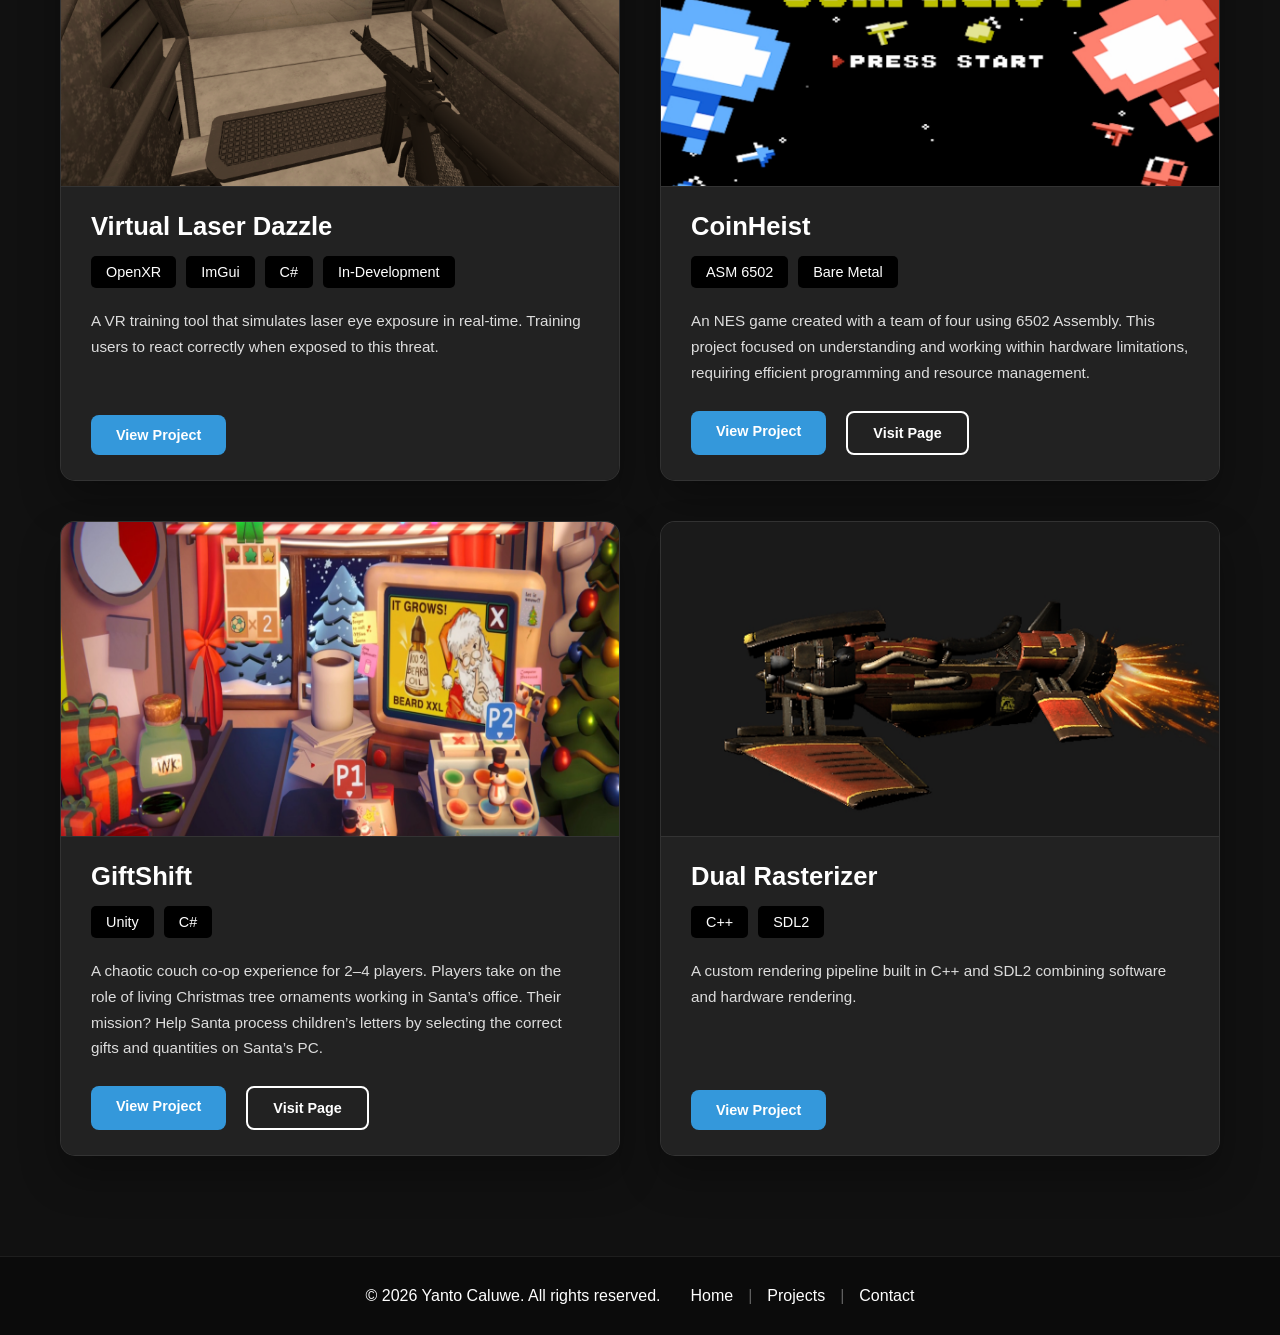
==== commit b15c634f: "Project cards content update" ====
--- a/index.html
+++ b/index.html
@@ -18,18 +18,9 @@
             Yanto Caluwe
         </div>
         <nav>
-            <a href="index.html">Home</a>
-            <div class="dropdown">
-                <a href="projects.html">Projects</a>
-                
-                <div class="dropdown-menu">
-                    <a href="projects/project-one.html">Project One</a>
-                    <a href="projects/project-two.html">Project Two</a>
-                    <a href="projects/project-three.html">Project Three</a>
-                    <a href="projects/project-four.html">Project Four</a>
-                </div>
-            </div>
-            <a href="">Contact</a>
+            <a href="index.html">Home</a> 
+            <a href="#fav-projects">Projects</a>   
+            <a href="#intro">Contact</a>
         </nav>
     </header>
 
@@ -86,10 +77,10 @@
                 <!-- MAIN PROJECT CARD (Project 1 - Untouched) -->
                 <article class="project-card main-project-card" >
                     <div class="project-image">
-                        <img src="assets/images/project-1-expanded.jpg" class="active" alt="Titlecard">
+                        <img src="assets/images/project-1-a.jpg" class="active" alt="Titlecard">
                         <img src="assets/images/project-1-b.jpg" alt="">
                         <img src="assets/images/project-1-c.jpg" alt="">
-                        <img src="assets/images/project-1-a.jpg" alt="">
+                        <img src="assets/images/project-1-expanded.jpg" >
 
                         <button class="arrow left">&#10094;</button>
                         <button class="arrow right">&#10095;</button>
@@ -113,7 +104,7 @@
                         </p>
 
                         <div class="project-buttons">
-                            <a href="projects/project-one.html" class="btn primary">
+                            <a href="#fav-projects" class="btn primary">
                                 View Project
                             </a>
 
@@ -127,6 +118,124 @@
                 </article>
 
                 <!-- PROJECT 2 -->
+                <article class="project-card vertical-card">
+                    <div class="project-image">
+                        <img src="assets/images/project-5-expanded.png" class="active" alt="">
+                        <img src="assets/images/project-5-a.png" alt="">
+                        <img src="assets/images/project-5-b.png" alt=""> 
+                        <img src="assets/images/project-5-c.png" alt=""> 
+
+                        <button class="arrow left">&#10094;</button>
+                        <button class="arrow right">&#10095;</button>
+
+                        <div class="dots"></div>
+                    </div>
+
+                    <div class="project-info-box">
+                        <div class="project-info-top">
+                            <h3>Virtual Laser Dazzle</h3>
+
+                            <div class="project-tags">
+                                <span>OpenXR</span>
+                                <span>ImGui</span>
+                                <span>C#</span>
+                                <span>In-Development</span> 
+                            </div>
+
+                            <p class="project-desc">
+                                A VR training tool that simulates laser eye exposure in real-time. 
+                                Training users to react correctly when exposed to this threat.
+                            </p>
+                        </div>
+
+                         <div class="project-buttons">
+                            <a href="#fav-projects" class="btn primary">
+                                View Project
+                            </a> 
+                        </div>
+                    </div>
+                </article>
+
+                <!-- PROJECT 3 -->
+                <article class="project-card vertical-card">
+                    <div class="project-image">
+                        <img src="assets/images/project-3-a.jpg" class="active" alt="Titlecard">
+                        <img src="assets/images/project-3-c.jpg" alt="Game">
+                        <img src="assets/images/project-3-b.jpg" alt="Assets"> 
+
+                        <button class="arrow left">&#10094;</button>
+                        <button class="arrow right">&#10095;</button>
+
+                        <div class="dots"></div>
+                    </div>
+
+                    <div class="project-info-box">
+                        <div class="project-info-top">
+                            <h3>CoinHeist</h3>
+
+                            <div class="project-tags">
+                                <span>ASM 6502</span> 
+                                <span>Bare Metal</span>
+                            </div>
+
+                            <p class="project-desc">
+                                An NES game created with a team of four using 6502 Assembly.
+                                This project focused on understanding and working within hardware limitations, requiring efficient programming and resource management.
+                            </p>
+                        </div>
+
+                          <div class="project-buttons">
+                            <a href="#fav-projects" class="btn primary">
+                                View Project
+                            </a>
+
+                            <a href="https://github.com/LucyShortForLucille/NESSAN" class="btn secondary">
+                                Visit Page
+                            </a>
+                        </div>
+                    </div>
+                </article>
+
+                <!-- PROJECT 4 -->
+                <article class="project-card vertical-card">
+                    <div class="project-image">
+                        <img src="assets/images/project-4-b.jpg"class="active" alt="Titlecard">
+                        <img src="assets/images/project-4-a.jpg" alt="">
+                        <img src="assets/images/project-4-c.jpg" alt="">
+                        <img src="assets/images/project-4-expanded.jpg" >
+
+                        <button class="arrow left">&#10094;</button>
+                        <button class="arrow right">&#10095;</button>
+
+                        <div class="dots"></div>
+                    </div>
+
+                    <div class="project-info-box">
+                        <div class="project-info-top">
+                            <h3>GiftShift</h3>
+
+                            <div class="project-tags">
+                                <span>Unity</span> 
+                                <span>C#</span>
+                            </div>
+
+                            <p class="project-desc">
+                                A chaotic couch co-op experience for 2–4 players. Players take on the role of living Christmas tree ornaments working in Santa’s office. Their mission? Help Santa process children’s letters by selecting the correct gifts and quantities on Santa’s PC. 
+                            </p>
+                        </div>
+
+                      <div class="project-buttons">
+                            <a href="#fav-projects" class="btn primary">
+                                View Project
+                            </a>
+
+                            <a href="https://bruja-aprendiza.itch.io/gift-shift" class="btn secondary">
+                                Visit Page
+                            </a>
+                        </div>
+                    </div>
+                </article>
+
                 <article class="project-card vertical-card">
                     <div class="project-image">
                         <img src="assets/images/project-2-a.jpg" class="active" alt="">
@@ -153,95 +262,18 @@
                             </p>
                         </div>
 
-                        <div class="project-buttons">
-                            <a href="projects/project-two.html" class="btn primary">
-                                View Project
-                            </a>
-                            <a href="#" class="btn secondary">
-                                Visit Page
-                            </a>
-                        </div>
-                    </div>
-                </article>
-
-                <!-- PROJECT 3 -->
-                <article class="project-card vertical-card">
-                    <div class="project-image">
-                        <img src="assets/images/project-3-a.jpg" class="active" alt="Titlecard">
-                        <img src="assets/images/project-3-c.jpg" alt="Game">
-                        <img src="assets/images/project-3-b.jpg" alt="Assets"> 
-
-                        <button class="arrow left">&#10094;</button>
-                        <button class="arrow right">&#10095;</button>
-
-                        <div class="dots"></div>
-                    </div>
-
-                    <div class="project-info-box">
-                        <div class="project-info-top">
-                            <h3>CoinHeist</h3>
-
-                            <div class="project-tags">
-                                <span>ASM 6502</span> 
-                                <span>Hardware</span>
-                            </div>
-
-                            <p class="project-desc">
-                                A NES game developed with a team of four using 6502 Assembly, focusing on strict hardware limitations.
-                            </p>
-                        </div>
-
-                        <div class="project-buttons">
-                            <a href="projects/project-three.html" class="btn primary">
-                                View Project
-                            </a>
-                            <a href="https://github.com/LucyShortForLucas/NESSAN" class="btn secondary" target="_blank">
-                                Visit Page
-                            </a>
-                        </div>
-                    </div>
-                </article>
-
-                <!-- PROJECT 4 -->
-                <article class="project-card vertical-card">
-                    <div class="project-image">
-                        <img src="assets/images/project-4-expanded.jpg" class="active" alt="Titlecard">
-                        <img src="assets/images/project-4-a.jpg" alt="">
-                        <img src="assets/images/project-4-b.jpg" alt="">
-                        <img src="assets/images/project-4-c.jpg" alt="">
-
-                        <button class="arrow left">&#10094;</button>
-                        <button class="arrow right">&#10095;</button>
-
-                        <div class="dots"></div>
-                    </div>
-
-                    <div class="project-info-box">
-                        <div class="project-info-top">
-                            <h3>GiftShift</h3>
-
-                            <div class="project-tags">
-                                <span>Unity</span> 
-                                <span>C#</span>
-                            </div>
-
-                            <p class="project-desc">
-                                A cooperative studio project simulating professional workflows using Perforce and HacknPlan.
-                            </p>
-                        </div>
-
-                        <div class="project-buttons">
-                            <a href="projects/project-four.html" class="btn primary">
-                                View Project
-                            </a>
-                            <a href="https://bruja-aprendiza.itch.io/gift-shift" class="btn secondary" target="_blank">
-                                Visit Page
-                            </a>
-                        </div>
-                    </div>
-                </article>
+                         <div class="project-buttons">
+                            <a href="#fav-projects" class="btn primary">
+                                View Project
+                            </a> 
+                        </div>
+                    </div>
+                </article>
+
             </div>
         </section>
+
+        
 
     </main>
 
@@ -249,10 +281,10 @@
         <div class="footer-content">
             <p>&copy; 2026 Yanto Caluwe. All rights reserved.</p>
 
-             <div class="footer-links">
-                <a href="index.html">Home</a>
-                <a href="projects.html">Projects</a>
-                <a href="contact.html">Contact</a>
+              <div class="footer-links">
+                <a href="#intro">Home</a>
+                <a href="#fav-projects">Projects</a>
+                <a href="#intro">Contact</a>
             </div>
         </div>
     </footer>
--- a/css/home.css
+++ b/css/home.css
@@ -359,21 +359,30 @@
 
 .project-info-top h3 {
     font-size: 1.6rem;
-    margin-bottom: 12px;
+    margin-bottom: 15px;
     color: white;
 }
 
-.project-info-top .project-tags span {
-    background: rgba(10, 10, 10, 0.9);
-    color: white;
+/* Standardized Project Tags Across Cards */
+.project-card .project-tags {
+    display: flex;
+    gap: 10px;
+    flex-wrap: wrap;
+    margin-bottom: 20px;
+}
+
+.project-card .project-tags span {
+    background: black;
+    padding: 8px 15px;
+    border-radius: 5px;
+    font-size: .9rem;
 }
 
 /* Description paragraph inside vertical cards */
 .project-desc {
     color: #ddd;
     font-size: 0.95rem;
-    line-height: 1.5;
-    margin-top: 15px;
+    line-height: 1.7;
     margin-bottom: 25px;
 }
 
@@ -498,27 +507,7 @@
 .project-content h3 {
     font-size: 2rem;
 
-    margin-bottom: 20px;
-}
-
-/* Tags */
-
-.project-tags {
-    display: flex;
-
-    gap: 10px;
-
-    flex-wrap: wrap;
-}
-
-.project-tags span {
-    background: black;
-
-    padding: 8px 15px;
-
-    border-radius: 5px;
-
-    font-size: .9rem;
+    margin-bottom: 15px;
 }
 
 /* Description */
@@ -528,7 +517,7 @@
 
     line-height: 1.7;
 
-    margin-bottom: 30px;
+    margin-bottom: 25px;
 }
 
 /* Buttons */
@@ -668,4 +657,107 @@
     height: 15px;
 }
 
-/* End Dropdown */+/* End Dropdown */
+
+/* MOBILE RESPONSIVE MEDIA QUERIES */
+
+@media (max-width: 900px) {
+    header {
+        padding: 15px 20px;
+    }
+
+    nav {
+        gap: 15px;
+        font-size: 0.9rem;
+    }
+
+    #intro {
+        height: auto;
+        min-height: 100vh;
+        padding: 100px 15px 40px 15px;
+        flex-direction: column;
+        justify-content: center;
+        align-items: center;
+        gap: 25px;
+    }
+
+    .about-card {
+        flex-direction: column;
+        align-items: center;
+        text-align: center;
+        width: 100%;
+        max-width: 100%;
+        padding: 20px;
+    }
+
+    .about-card img {
+        width: 140px;
+        height: 140px;
+        margin-bottom: 15px;
+    }
+
+    .about-content {
+        padding: 10px 5px;
+        align-items: center;
+        text-align: center;
+        width: 100%;
+    }
+
+    .about-content h1 {
+        font-size: 1.5rem;
+    }
+
+    .about-content hr {
+        margin: 10px auto 15px auto;
+    }
+
+    .about-content p {
+        font-size: 0.9rem;
+    }
+
+    .socials {
+        margin-top: 15px;
+        padding-top: 15px;
+        justify-content: center;
+        width: 100%;
+    }
+
+    .intro-bottom {
+        position: relative;
+        bottom: auto;
+        left: auto;
+        transform: none;
+        width: 100%;
+        margin-top: 0;
+    }
+
+    .intro-buttons {
+        justify-content: center;
+        width: 100%;
+        flex-wrap: wrap;
+        gap: 12px;
+    }
+
+    #fav-projects {
+        padding: 60px 20px;
+    }
+
+    .projects-list {
+        grid-template-columns: 1fr;
+    }
+
+    .project-card.main-project-card {
+        grid-column: span 1;
+        flex-direction: column;
+    }
+
+    .main-project-card .project-image {
+        width: 100%;
+        aspect-ratio: 16 / 9;
+    }
+
+    .project-content {
+        width: 100%;
+        padding: 25px;
+    }
+}
